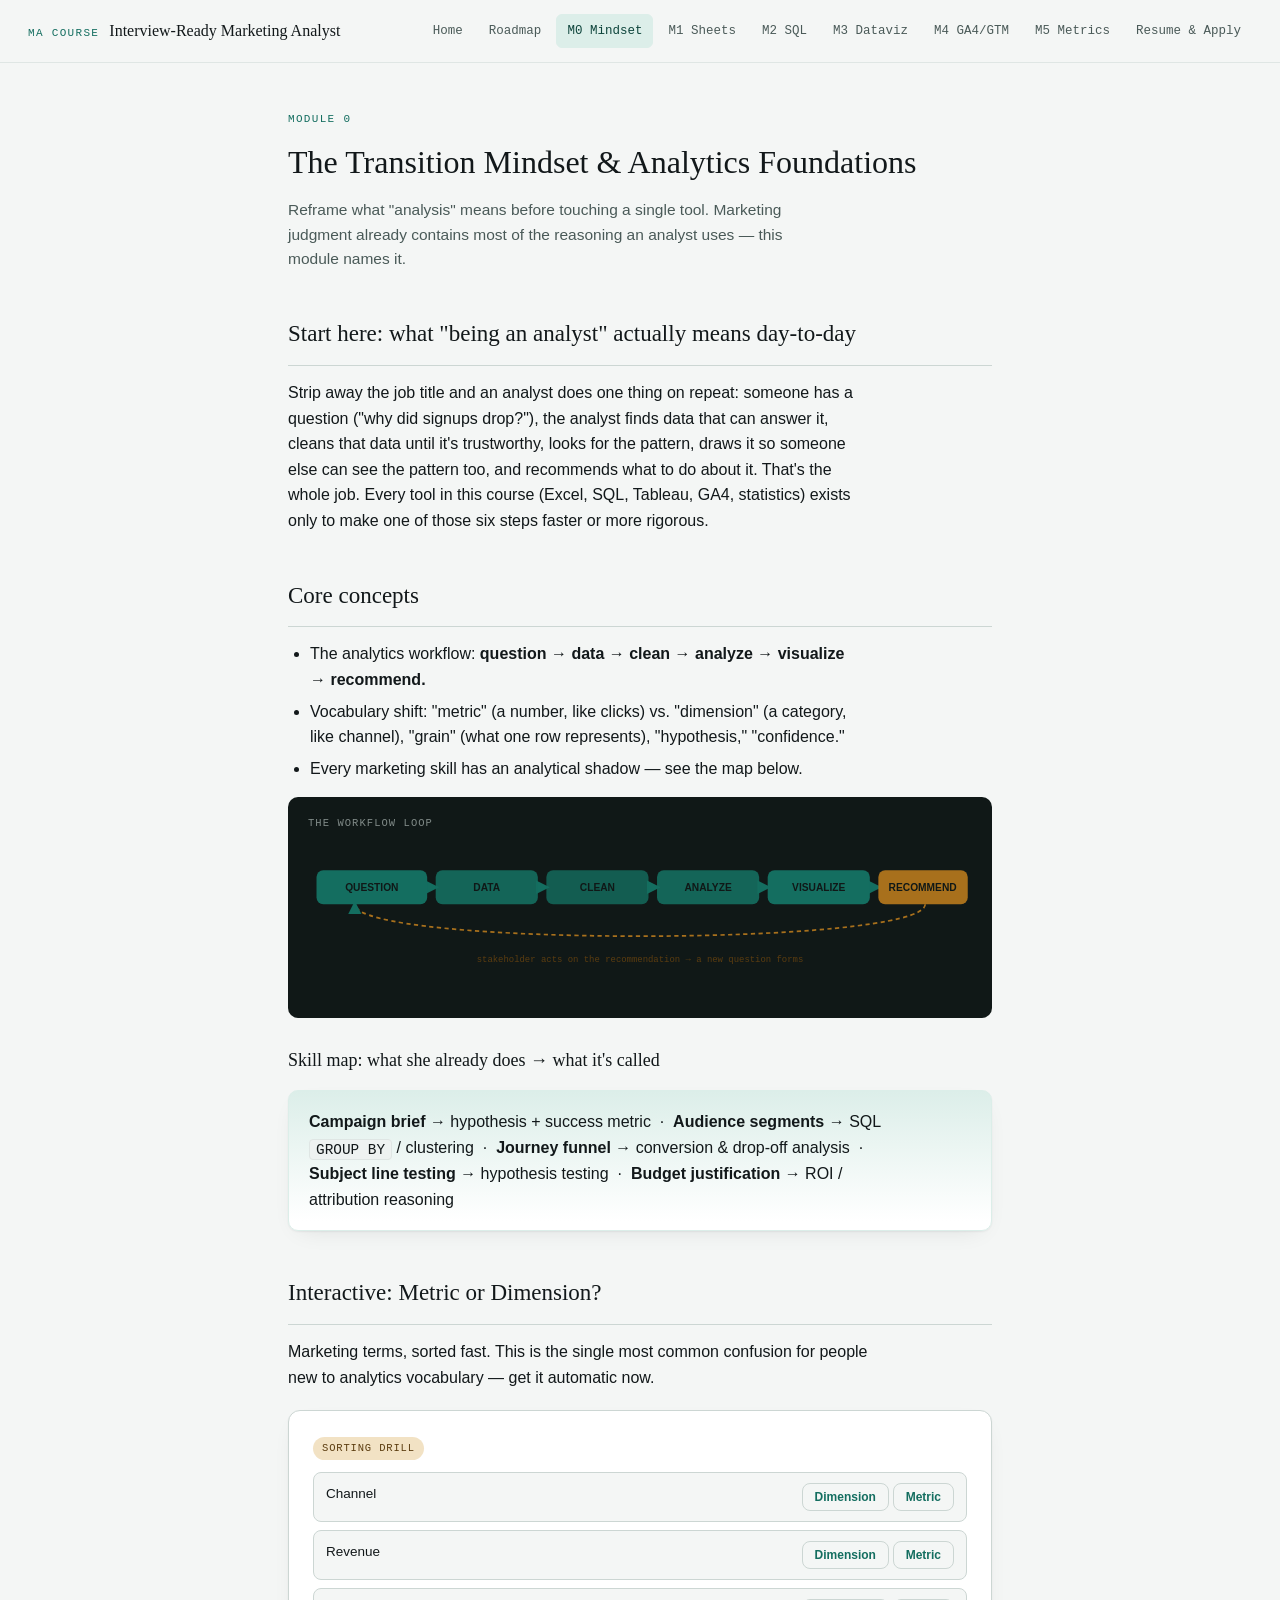
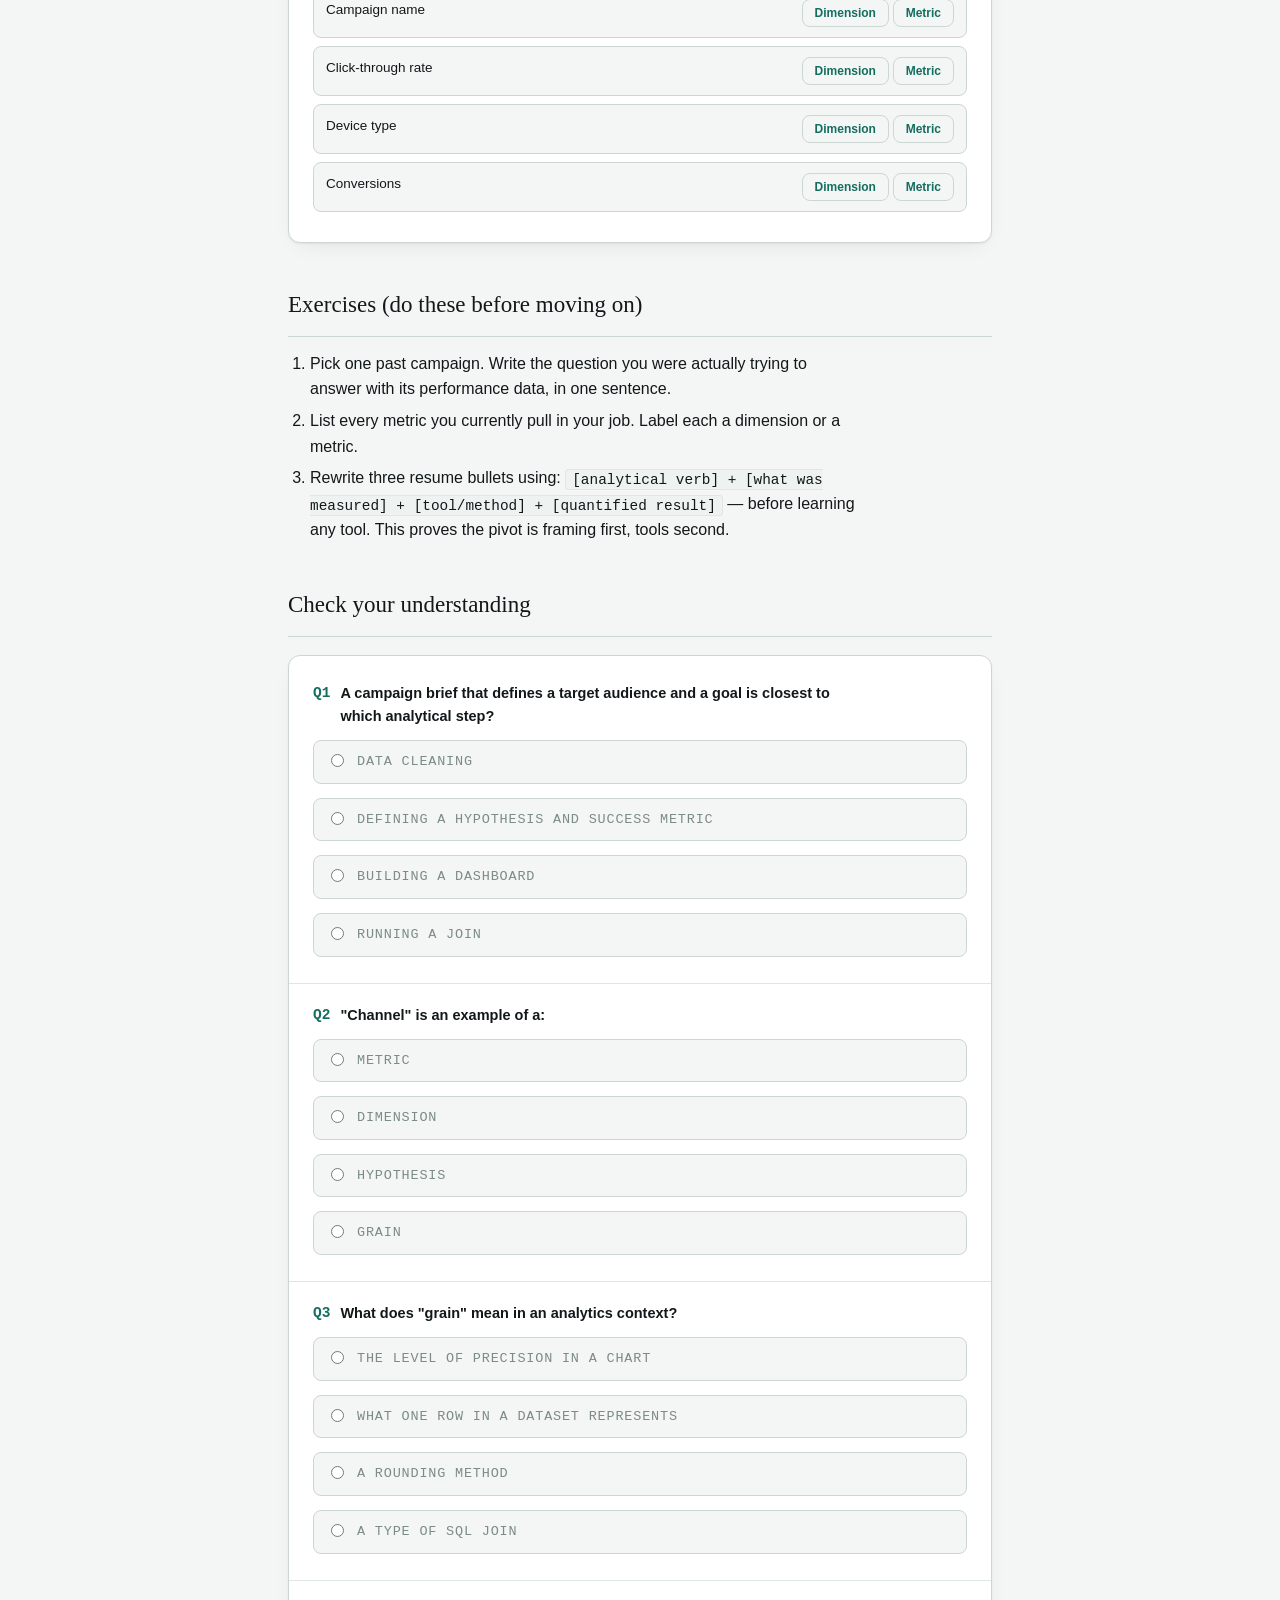
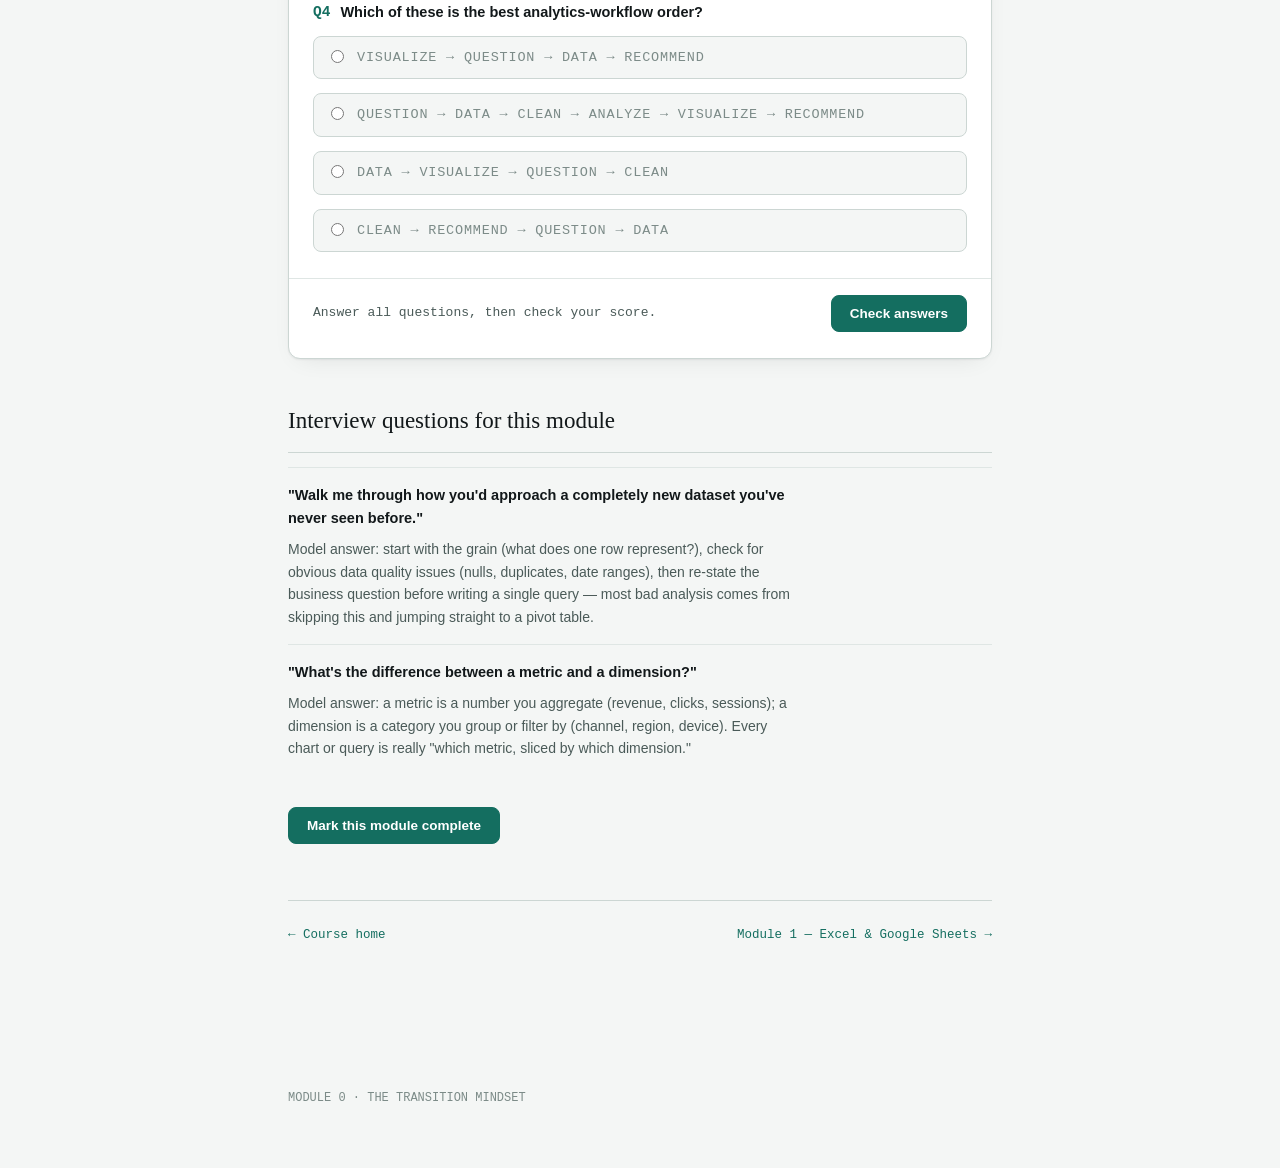
==== module-0.html @ cafff7cc "Initial commit: interactive marketing analyst course" ====
<!doctype html>
<html lang="en">
<head>
<meta charset="utf-8">
<title>Module 0 — The Transition Mindset</title>
<meta name="viewport" content="width=device-width, initial-scale=1">
<link rel="stylesheet" href="assets/styles.css">
</head>
<body>
<div class="topbar" id="topbar-mount" data-current="m0"></div>

<main class="page">
  <div class="lesson-head">
    <p class="lesson-num">Module 0</p>
    <h1>The Transition Mindset &amp; Analytics Foundations</h1>
    <p class="lesson-goal">Reframe what "analysis" means before touching a single tool. Marketing judgment already contains most of the reasoning an analyst uses — this module names it.</p>
  </div>

  <h2>Start here: what "being an analyst" actually means day-to-day</h2>
  <p>Strip away the job title and an analyst does one thing on repeat: someone has a question ("why did signups drop?"), the analyst finds data that can answer it, cleans that data until it's trustworthy, looks for the pattern, draws it so someone else can see the pattern too, and recommends what to do about it. That's the whole job. Every tool in this course (Excel, SQL, Tableau, GA4, statistics) exists only to make one of those six steps faster or more rigorous.</p>

  <h2>Core concepts</h2>
  <ul>
    <li>The analytics workflow: <strong>question → data → clean → analyze → visualize → recommend.</strong></li>
    <li>Vocabulary shift: "metric" (a number, like clicks) vs. "dimension" (a category, like channel), "grain" (what one row represents), "hypothesis," "confidence."</li>
    <li>Every marketing skill has an analytical shadow — see the map below.</li>
  </ul>

  <div class="diagram">
    <p class="diagram-label">the workflow loop</p>
    <svg viewBox="0 0 780 150" width="100%" height="150" role="img" aria-label="Analytics workflow loop: question, data, clean, analyze, visualize, recommend, back to question">
      <defs>
        <marker id="arrow0" markerWidth="8" markerHeight="8" refX="6" refY="4" orient="auto"><path d="M0,0 L8,4 L0,8 Z" fill="var(--teal)"/></marker>
      </defs>
      <!-- connecting arrows -->
      <g stroke="var(--teal)" stroke-width="2" marker-end="url(#arrow0)">
        <line x1="140" y1="40" x2="150" y2="40"/>
        <line x1="270" y1="40" x2="280" y2="40"/>
        <line x1="400" y1="40" x2="410" y2="40"/>
        <line x1="530" y1="40" x2="540" y2="40"/>
        <line x1="660" y1="40" x2="670" y2="40"/>
      </g>
      <!-- return loop -->
      <path d="M 725,60 C 725,110 55,110 55,60" fill="none" stroke="var(--gold)" stroke-width="2" stroke-dasharray="5 4" marker-end="url(#arrow0)"/>
      <text x="390" y="128" text-anchor="middle" font-family="var(--mono)" font-size="10.5" fill="var(--gold-ink,#caa15a)">stakeholder acts on the recommendation → a new question forms</text>
      <!-- boxes -->
      <g font-family="var(--sans)" font-size="12" font-weight="700">
        <g>
          <rect x="10" y="20" width="130" height="40" rx="8" fill="var(--teal)"/>
          <text x="75" y="45" text-anchor="middle" fill="var(--code-bg)">QUESTION</text>
        </g>
        <g>
          <rect x="150" y="20" width="120" height="40" rx="8" fill="var(--teal)" opacity="0.9"/>
          <text x="210" y="45" text-anchor="middle" fill="var(--code-bg)">DATA</text>
        </g>
        <g>
          <rect x="280" y="20" width="120" height="40" rx="8" fill="var(--teal)" opacity="0.8"/>
          <text x="340" y="45" text-anchor="middle" fill="var(--code-bg)">CLEAN</text>
        </g>
        <g>
          <rect x="410" y="20" width="120" height="40" rx="8" fill="var(--teal)" opacity="0.9"/>
          <text x="470" y="45" text-anchor="middle" fill="var(--code-bg)">ANALYZE</text>
        </g>
        <g>
          <rect x="540" y="20" width="120" height="40" rx="8" fill="var(--teal)"/>
          <text x="600" y="45" text-anchor="middle" fill="var(--code-bg)">VISUALIZE</text>
        </g>
        <g>
          <rect x="670" y="20" width="105" height="40" rx="8" fill="var(--gold)"/>
          <text x="722" y="45" text-anchor="middle" fill="var(--code-bg)">RECOMMEND</text>
        </g>
      </g>
    </svg>
  </div>

  <h3>Skill map: what she already does → what it's called</h3>
  <div class="box teal">
    <p style="margin:0"><strong>Campaign brief</strong> → hypothesis + success metric &nbsp;·&nbsp;
    <strong>Audience segments</strong> → SQL <code class="inline">GROUP BY</code> / clustering &nbsp;·&nbsp;
    <strong>Journey funnel</strong> → conversion &amp; drop-off analysis &nbsp;·&nbsp;
    <strong>Subject line testing</strong> → hypothesis testing &nbsp;·&nbsp;
    <strong>Budget justification</strong> → ROI / attribution reasoning</p>
  </div>

  <h2>Interactive: Metric or Dimension?</h2>
  <p>Marketing terms, sorted fast. This is the single most common confusion for people new to analytics vocabulary — get it automatic now.</p>
  <div class="tool-card">
    <span class="ttag">Sorting drill</span>
    <div id="sorter"></div>
    <div class="result-box" id="sorter-result" style="display:none;"></div>
  </div>

  <h2>Exercises (do these before moving on)</h2>
  <ol>
    <li>Pick one past campaign. Write the question you were actually trying to answer with its performance data, in one sentence.</li>
    <li>List every metric you currently pull in your job. Label each a dimension or a metric.</li>
    <li>Rewrite three resume bullets using: <code class="inline">[analytical verb] + [what was measured] + [tool/method] + [quantified result]</code> — before learning any tool. This proves the pivot is framing first, tools second.</li>
  </ol>

  <h2>Check your understanding</h2>
  <div id="quiz-mount"></div>

  <h2>Interview questions for this module</h2>
  <div class="qa">
    <p class="q">"Walk me through how you'd approach a completely new dataset you've never seen before."</p>
    <p class="a">Model answer: start with the grain (what does one row represent?), check for obvious data quality issues (nulls, duplicates, date ranges), then re-state the business question before writing a single query — most bad analysis comes from skipping this and jumping straight to a pivot table.</p>
  </div>
  <div class="qa">
    <p class="q">"What's the difference between a metric and a dimension?"</p>
    <p class="a">Model answer: a metric is a number you aggregate (revenue, clicks, sessions); a dimension is a category you group or filter by (channel, region, device). Every chart or query is really "which metric, sliced by which dimension."</p>
  </div>

  <div style="margin-top:32px;">
    <button id="complete-btn"></button>
  </div>

  <div class="lesson-nav">
    <a href="index.html">← Course home</a>
    <a href="module-1.html">Module 1 — Excel &amp; Google Sheets →</a>
  </div>
</main>

<footer class="site">MODULE 0 · THE TRANSITION MINDSET</footer>

<script src="assets/app.js"></script>
<script>
  const sorterItems = [
    { term: 'Channel', answer: 'dimension' },
    { term: 'Revenue', answer: 'metric' },
    { term: 'Campaign name', answer: 'dimension' },
    { term: 'Click-through rate', answer: 'metric' },
    { term: 'Device type', answer: 'dimension' },
    { term: 'Conversions', answer: 'metric' },
  ];
  function renderSorter() {
    const mount = document.getElementById('sorter');
    mount.innerHTML = sorterItems.map((it, i) => `
      <div class="qopt" style="justify-content:space-between; margin-bottom:8px; cursor:default;">
        <span>${it.term}</span>
        <span>
          <button type="button" class="ghost" data-i="${i}" data-guess="dimension" style="padding:6px 12px; font-size:12px;">Dimension</button>
          <button type="button" class="ghost" data-i="${i}" data-guess="metric" style="padding:6px 12px; font-size:12px;">Metric</button>
        </span>
      </div>`).join('');
    let correctCount = 0;
    const answered = new Array(sorterItems.length).fill(false);
    mount.querySelectorAll('button').forEach(btn => {
      btn.addEventListener('click', () => {
        const i = parseInt(btn.dataset.i, 10);
        if (answered[i]) return;
        answered[i] = true;
        const row = btn.closest('.qopt');
        const correct = btn.dataset.guess === sorterItems[i].answer;
        row.style.borderColor = correct ? 'var(--good)' : 'var(--bad)';
        row.style.background = correct ? 'var(--good-soft)' : 'var(--bad-soft)';
        if (correct) correctCount++;
        if (answered.every(Boolean)) {
          const res = document.getElementById('sorter-result');
          res.style.display = 'block';
          res.className = 'result-box ' + (correctCount === sorterItems.length ? 'good' : '');
          res.textContent = `${correctCount} / ${sorterItems.length} correct.`;
        }
      });
    });
  }
  renderSorter();

  initQuiz('quiz-mount', [
    {
      q: 'A campaign brief that defines a target audience and a goal is closest to which analytical step?',
      options: ['Data cleaning', 'Defining a hypothesis and success metric', 'Building a dashboard', 'Running a JOIN'],
      correct: 1,
      explain: 'A brief already states what you expect to happen and how you\'ll measure it — that\'s a hypothesis and a metric, just not labeled that way yet.'
    },
    {
      q: '"Channel" is an example of a:',
      options: ['Metric', 'Dimension', 'Hypothesis', 'Grain'],
      correct: 1,
      explain: 'Channel is a category you group or filter by — a dimension, not a number you sum or average.'
    },
    {
      q: 'What does "grain" mean in an analytics context?',
      options: ['The level of precision in a chart', 'What one row in a dataset represents', 'A rounding method', 'A type of SQL join'],
      correct: 1,
      explain: 'Grain = what one row means (one order? one customer? one day of spend?). Getting the grain wrong is the most common cause of double-counted or wrong aggregations.'
    },
    {
      q: 'Which of these is the best analytics-workflow order?',
      options: [
        'Visualize → Question → Data → Recommend',
        'Question → Data → Clean → Analyze → Visualize → Recommend',
        'Data → Visualize → Question → Clean',
        'Clean → Recommend → Question → Data'
      ],
      correct: 1,
      explain: 'Always start from the business question — pulling data first and looking for a story afterward is how misleading analysis happens.'
    }
  ]);

  initCompleteButton('m0');
</script>
</body>
</html>
---- assets/styles.css ----
:root{
  --bg:#f4f6f5; --surface:#ffffff; --surface-2:#eef2f1;
  --ink:#12181a; --ink-muted:#4a5a58; --ink-faint:#7c8b88;
  --line:#ccd6d3; --line-soft:#dfe6e4;
  --gold:#a8701c; --gold-soft:#f2e2c4; --gold-ink:#5c3d10;
  --teal:#146e60; --teal-soft:#dceee9; --teal-ink:#0d443b;
  --code-bg:#101817; --code-ink:#dce8e4;
  --good:#1f7a3d; --good-soft:#dcf0e2; --bad:#a3311a; --bad-soft:#f6ded8;
  --shadow: 0 1px 2px rgba(18,24,26,0.06), 0 8px 24px -12px rgba(18,24,26,0.12);
  --serif: Georgia, 'Iowan Old Style', 'Palatino Linotype', 'Book Antiqua', serif;
  --sans: -apple-system, BlinkMacSystemFont, 'Segoe UI', Roboto, Helvetica, Arial, sans-serif;
  --mono: ui-monospace, 'SF Mono', 'Cascadia Code', 'Consolas', 'Liberation Mono', monospace;
}
@media (prefers-color-scheme: dark){
  :root{
    --bg:#0e1414; --surface:#151f1e; --surface-2:#1b2726;
    --ink:#e9efec; --ink-muted:#9db0ac; --ink-faint:#71847f;
    --line:#2b3939; --line-soft:#233130;
    --gold:#f0b545; --gold-soft:#2e2412; --gold-ink:#f6cd7c;
    --teal:#4fc2ac; --teal-soft:#122824; --teal-ink:#7fdcc7;
    --code-bg:#0a1110; --code-ink:#cfe6df;
    --good:#4fd07f; --good-soft:#123321; --bad:#f28a70; --bad-soft:#3a1a13;
    --shadow: 0 1px 2px rgba(0,0,0,0.3), 0 8px 24px -12px rgba(0,0,0,0.5);
  }
}
:root[data-theme="dark"]{
  --bg:#0e1414; --surface:#151f1e; --surface-2:#1b2726;
  --ink:#e9efec; --ink-muted:#9db0ac; --ink-faint:#71847f;
  --line:#2b3939; --line-soft:#233130;
  --gold:#f0b545; --gold-soft:#2e2412; --gold-ink:#f6cd7c;
  --teal:#4fc2ac; --teal-soft:#122824; --teal-ink:#7fdcc7;
  --code-bg:#0a1110; --code-ink:#cfe6df;
  --good:#4fd07f; --good-soft:#123321; --bad:#f28a70; --bad-soft:#3a1a13;
  --shadow: 0 1px 2px rgba(0,0,0,0.3), 0 8px 24px -12px rgba(0,0,0,0.5);
}
:root[data-theme="light"]{
  --bg:#f4f6f5; --surface:#ffffff; --surface-2:#eef2f1;
  --ink:#12181a; --ink-muted:#4a5a58; --ink-faint:#7c8b88;
  --line:#ccd6d3; --line-soft:#dfe6e4;
  --gold:#a8701c; --gold-soft:#f2e2c4; --gold-ink:#5c3d10;
  --teal:#146e60; --teal-soft:#dceee9; --teal-ink:#0d443b;
  --code-bg:#101817; --code-ink:#dce8e4;
  --good:#1f7a3d; --good-soft:#dcf0e2; --bad:#a3311a; --bad-soft:#f6ded8;
  --shadow: 0 1px 2px rgba(18,24,26,0.06), 0 8px 24px -12px rgba(18,24,26,0.12);
}

*{box-sizing:border-box;}
html{background:var(--bg);}
body{
  margin:0; background:var(--bg); color:var(--ink); font-family:var(--sans);
  font-size:16px; line-height:1.6; -webkit-font-smoothing:antialiased;
}
a{color:var(--teal);}
::selection{background:var(--gold-soft); color:var(--gold-ink);}
code{font-family:var(--mono);}
code.inline{
  font-family:var(--mono); font-size:.9em; background:var(--surface-2); padding:1.5px 6px;
  border-radius:4px; border:1px solid var(--line-soft);
}

/* ---------- App shell ---------- */
.topbar{
  position:sticky; top:0; z-index:20; display:flex; align-items:center; justify-content:space-between;
  padding:14px 28px; background:var(--bg); border-bottom:1px solid var(--line-soft);
  backdrop-filter:blur(6px);
}
.topbar-brand{display:flex; align-items:baseline; gap:10px; text-decoration:none; color:var(--ink);}
.topbar-brand .mark{font-family:var(--mono); font-size:11px; letter-spacing:.12em; text-transform:uppercase; color:var(--teal);}
.topbar-brand .name{font-family:var(--serif); font-size:16px;}
.topbar-nav{display:flex; gap:4px; align-items:center; flex-wrap:wrap;}
.topbar-nav a{
  text-decoration:none; color:var(--ink-muted); font-size:12.5px; font-family:var(--mono);
  padding:6px 10px; border-radius:6px; border:1px solid transparent;
}
.topbar-nav a:hover{background:var(--surface-2); color:var(--ink);}
.topbar-nav a.current{color:var(--teal-ink); background:var(--teal-soft); border-color:var(--teal-soft);}
.topbar-nav a.done::after{content:' ✓'; color:var(--good);}

main.page{max-width:760px; margin:0 auto; padding:48px 28px 120px;}

/* ---------- Home dashboard ---------- */
.hero{max-width:640px; margin-bottom:40px;}
.eyebrow{
  font-family:var(--mono); font-size:11.5px; letter-spacing:.14em; text-transform:uppercase;
  color:var(--teal); margin:0 0 14px;
}
h1.doc-title{
  font-family:var(--serif); font-weight:400; font-size:clamp(28px,4vw,40px);
  line-height:1.12; margin:0 0 16px; text-wrap:balance;
}
.doc-sub{color:var(--ink-muted); font-size:16px; max-width:58ch; margin:0;}

.progress-shell{
  border:1px solid var(--line); border-radius:12px; background:var(--surface); padding:20px 24px;
  margin:28px 0 40px; box-shadow:var(--shadow);
}
.progress-row{display:flex; align-items:center; justify-content:space-between; margin-bottom:10px;}
.progress-row b{font-size:14px;}
.progress-row span{font-family:var(--mono); font-size:12.5px; color:var(--ink-muted);}
.progress-track{height:8px; border-radius:100px; background:var(--surface-2); overflow:hidden;}
.progress-fill{height:100%; background:var(--teal); border-radius:100px; transition:width .4s ease;}

.module-grid{display:grid; grid-template-columns:1fr; gap:14px;}
@media (min-width:640px){.module-grid{grid-template-columns:1fr 1fr;}}
.mcard{
  display:block; text-decoration:none; color:inherit; border:1px solid var(--line); border-radius:12px;
  padding:20px 22px; background:var(--surface); box-shadow:var(--shadow); position:relative;
}
.mcard:hover{border-color:var(--teal);}
.mcard .mnum{font-family:var(--mono); font-size:11px; letter-spacing:.08em; text-transform:uppercase; color:var(--ink-faint);}
.mcard h3{font-family:var(--serif); font-weight:400; font-size:18px; margin:6px 0 8px;}
.mcard p{color:var(--ink-muted); font-size:13.5px; margin:0;}
.mcard .status{
  position:absolute; top:18px; right:18px; font-family:var(--mono); font-size:10.5px;
  letter-spacing:.06em; text-transform:uppercase; padding:3px 9px; border-radius:100px;
}
.mcard .status.todo{background:var(--surface-2); color:var(--ink-faint);}
.mcard .status.done{background:var(--good-soft); color:var(--good);}

/* ---------- Lesson chrome ---------- */
.lesson-head{margin-bottom:36px;}
.lesson-num{font-family:var(--mono); font-size:11px; letter-spacing:.12em; text-transform:uppercase; color:var(--teal); margin:0 0 8px;}
.lesson-head h1{font-family:var(--serif); font-weight:400; font-size:32px; margin:0 0 10px; text-wrap:balance;}
.lesson-goal{color:var(--ink-muted); font-size:15.5px; max-width:60ch; margin:0;}

h2{font-family:var(--serif); font-weight:400; font-size:23px; margin:44px 0 14px; border-bottom:1px solid var(--line); padding-bottom:12px;}
h3{font-family:var(--serif); font-weight:400; font-size:18px; margin:28px 0 10px;}
h4{font-size:13px; text-transform:uppercase; letter-spacing:.06em; font-family:var(--mono); color:var(--ink-faint); margin:22px 0 8px;}
p{margin:0 0 14px; max-width:66ch;}
ul,ol{margin:0 0 16px; padding-left:22px;}
li{margin-bottom:6px; max-width:62ch;}

.box{border:1px solid var(--line); border-radius:10px; padding:18px 20px; margin:16px 0; background:var(--surface); box-shadow:var(--shadow);}
.box.teal{border-color:var(--teal-soft); background:linear-gradient(180deg, var(--teal-soft), var(--surface) 130px);}
.box.gold{border-color:var(--gold-soft); background:linear-gradient(180deg, var(--gold-soft), var(--surface) 130px);}

.diagram{background:var(--code-bg); color:var(--code-ink); border-radius:10px; padding:18px 20px; overflow-x:auto; margin:16px 0;}
.diagram pre{margin:0; font-family:var(--mono); font-size:12px; line-height:1.55; white-space:pre;}
.diagram-label{font-family:var(--mono); font-size:10.5px; letter-spacing:.1em; text-transform:uppercase; color:var(--code-ink); opacity:.55; margin:0 0 10px;}

pre.code{background:var(--code-bg); color:var(--code-ink); border-radius:10px; padding:16px 18px; overflow-x:auto; font-family:var(--mono); font-size:13px; line-height:1.6; margin:14px 0; border-left:3px solid var(--teal);}

/* ---------- Quiz ---------- */
.quiz{border:1px solid var(--line); border-radius:12px; background:var(--surface); box-shadow:var(--shadow); padding:6px 0; margin:18px 0;}
.qitem{padding:20px 24px; border-bottom:1px solid var(--line-soft);}
.qitem:last-child{border-bottom:none;}
.qitem .qtext{font-weight:700; font-size:14.5px; margin:0 0 12px; display:flex; gap:10px;}
.qitem .qtext .qn{font-family:var(--mono); color:var(--teal); flex:none;}
.qopts{display:flex; flex-direction:column; gap:8px;}
.qopt{
  display:flex; align-items:flex-start; gap:10px; padding:10px 12px; border:1px solid var(--line);
  border-radius:8px; cursor:pointer; font-size:13.5px; background:var(--bg);
}
.qopt:hover{border-color:var(--teal);}
.qopt input{margin-top:3px;}
.qopt.correct{border-color:var(--good); background:var(--good-soft);}
.qopt.incorrect{border-color:var(--bad); background:var(--bad-soft);}
.qexplain{margin-top:10px; font-size:13px; color:var(--ink-muted); display:none; padding:10px 12px; border-left:3px solid var(--teal); background:var(--surface-2); border-radius:0 8px 8px 0;}
.qexplain.show{display:block;}
.quiz-footer{display:flex; align-items:center; justify-content:space-between; padding:16px 24px 20px;}
.quiz-score{font-family:var(--mono); font-size:13px; color:var(--ink-muted);}

/* ---------- Buttons / inputs ---------- */
button, .btn{
  font-family:var(--sans); font-size:13.5px; font-weight:600; border-radius:8px; border:1px solid var(--teal);
  background:var(--teal); color:#fff; padding:10px 18px; cursor:pointer;
}
button:hover, .btn:hover{filter:brightness(1.08);}
button.ghost{background:transparent; color:var(--teal); border:1px solid var(--line);}
button.ghost:hover{border-color:var(--teal);}
button:disabled{opacity:.5; cursor:not-allowed;}
input[type="text"], input[type="number"], textarea, select{
  font-family:var(--mono); font-size:13.5px; padding:9px 12px; border-radius:7px; border:1px solid var(--line);
  background:var(--surface); color:var(--ink); width:100%;
}
textarea{min-height:88px; resize:vertical;}
label{display:block; font-family:var(--mono); font-size:11px; letter-spacing:.06em; text-transform:uppercase; color:var(--ink-faint); margin:0 0 6px;}
.field{margin-bottom:14px;}
.fieldrow{display:grid; grid-template-columns:1fr 1fr; gap:14px;}
@media (max-width:520px){.fieldrow{grid-template-columns:1fr;}}

/* ---------- Interactive tool card ---------- */
.tool-card{border:1px solid var(--line); border-radius:12px; background:var(--surface); box-shadow:var(--shadow); padding:22px 24px; margin:20px 0;}
.tool-card .ttag{display:inline-block; font-family:var(--mono); font-size:10.5px; letter-spacing:.08em; text-transform:uppercase; color:var(--gold-ink); background:var(--gold-soft); padding:3px 9px; border-radius:100px; margin-bottom:12px;}
.result-box{margin-top:14px; padding:14px 16px; border-radius:8px; background:var(--surface-2); font-size:13.5px; border:1px solid var(--line-soft);}
.result-box.good{background:var(--good-soft); border-color:var(--good); color:var(--good);}
.result-box.bad{background:var(--bad-soft); border-color:var(--bad); color:var(--bad);}

/* ---------- SQL runner ---------- */
.sql-runner{border:1px solid var(--line); border-radius:12px; overflow:hidden; margin:20px 0; box-shadow:var(--shadow);}
.sql-editor-wrap{background:var(--code-bg); padding:16px 18px;}
.sql-editor-wrap textarea{
  background:var(--code-bg); color:var(--code-ink); border:1px solid #24312f; font-family:var(--mono);
  font-size:13.5px; min-height:100px;
}
.sql-actions{display:flex; gap:10px; padding:12px 18px; background:var(--code-bg); border-top:1px solid #24312f;}
.sql-output{padding:16px 18px; background:var(--surface); max-height:280px; overflow:auto;}
table.result-table{width:100%; border-collapse:collapse; font-size:12.5px; font-family:var(--mono);}
table.result-table th{text-align:left; padding:6px 10px; border-bottom:1px solid var(--line); color:var(--ink-faint); position:sticky; top:0; background:var(--surface);}
table.result-table td{padding:6px 10px; border-bottom:1px solid var(--line-soft); font-variant-numeric:tabular-nums;}
.sql-schema{font-family:var(--mono); font-size:12px; color:var(--ink-muted); padding:12px 18px; border-top:1px solid var(--line-soft); background:var(--surface-2);}

.challenge{border-left:3px solid var(--gold); padding:12px 16px; margin:14px 0; background:var(--gold-soft); border-radius:0 8px 8px 0; font-size:13.5px;}
.challenge b{display:block; margin-bottom:4px; font-family:var(--mono); font-size:11px; text-transform:uppercase; letter-spacing:.06em; color:var(--gold-ink);}

/* ---------- QA / interview questions ---------- */
.qa{border-top:1px solid var(--line-soft); padding:16px 0;}
.qa:first-of-type{border-top:1px solid var(--line);}
.q{font-weight:700; font-size:14.5px; margin:0 0 8px;}
.a{color:var(--ink-muted); font-size:14px; margin:0;}

.lesson-nav{display:flex; justify-content:space-between; align-items:center; margin-top:56px; padding-top:24px; border-top:1px solid var(--line);}
.lesson-nav a{text-decoration:none; font-family:var(--mono); font-size:12.5px; color:var(--teal);}

footer.site{max-width:760px; margin:0 auto; padding:24px 28px 60px; color:var(--ink-faint); font-size:12px; font-family:var(--mono);}
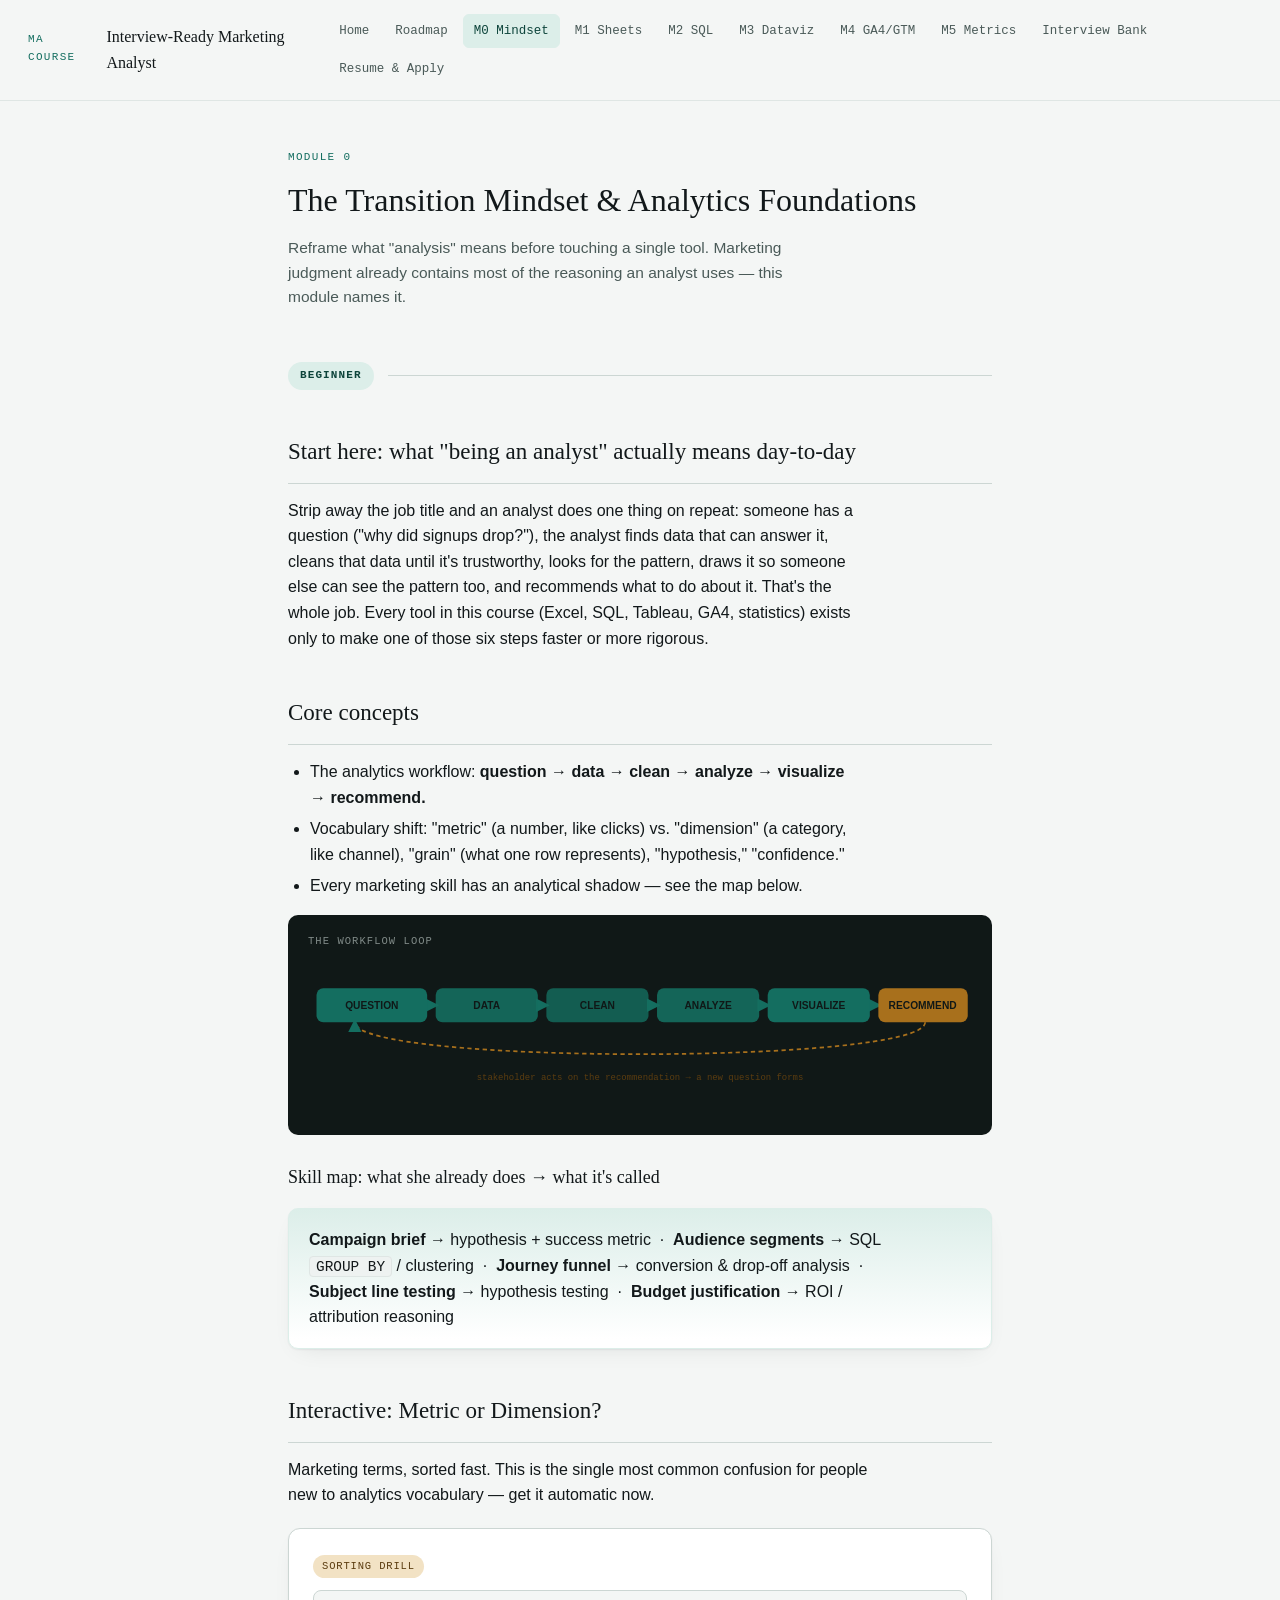
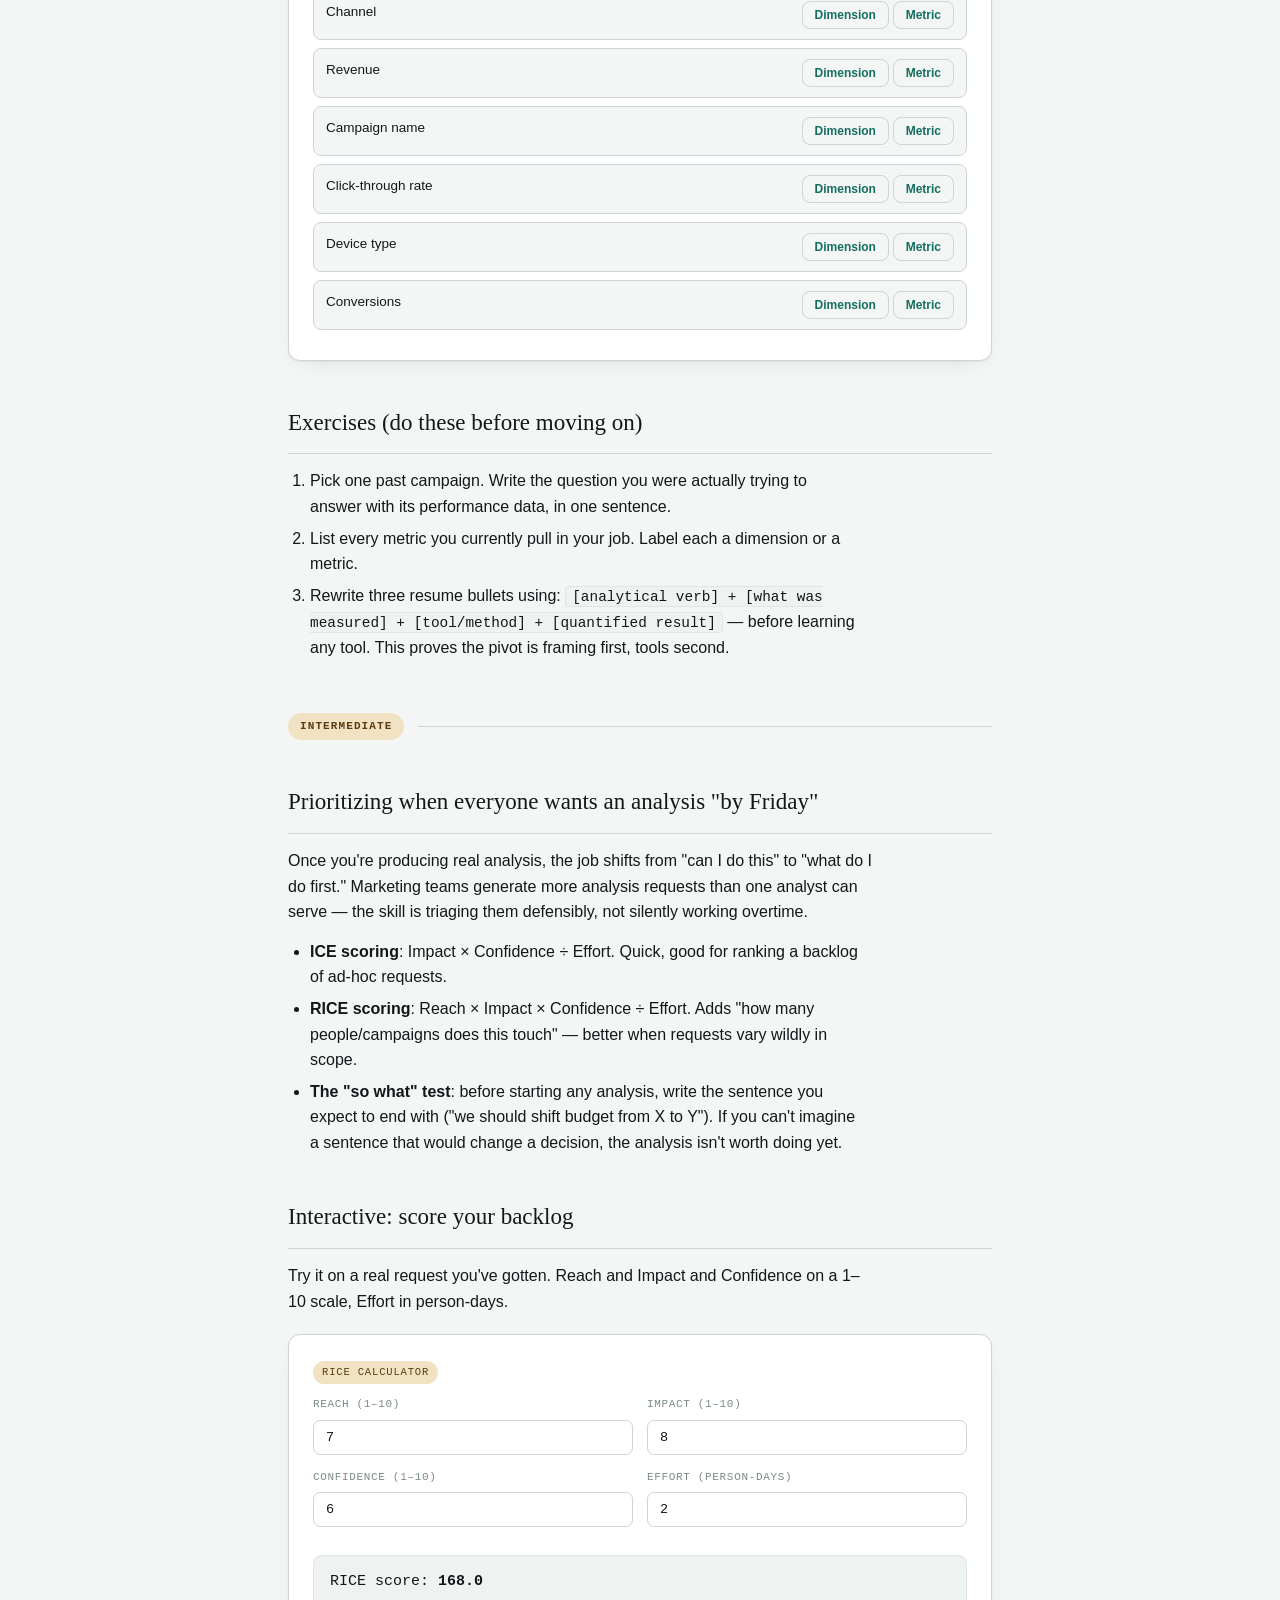
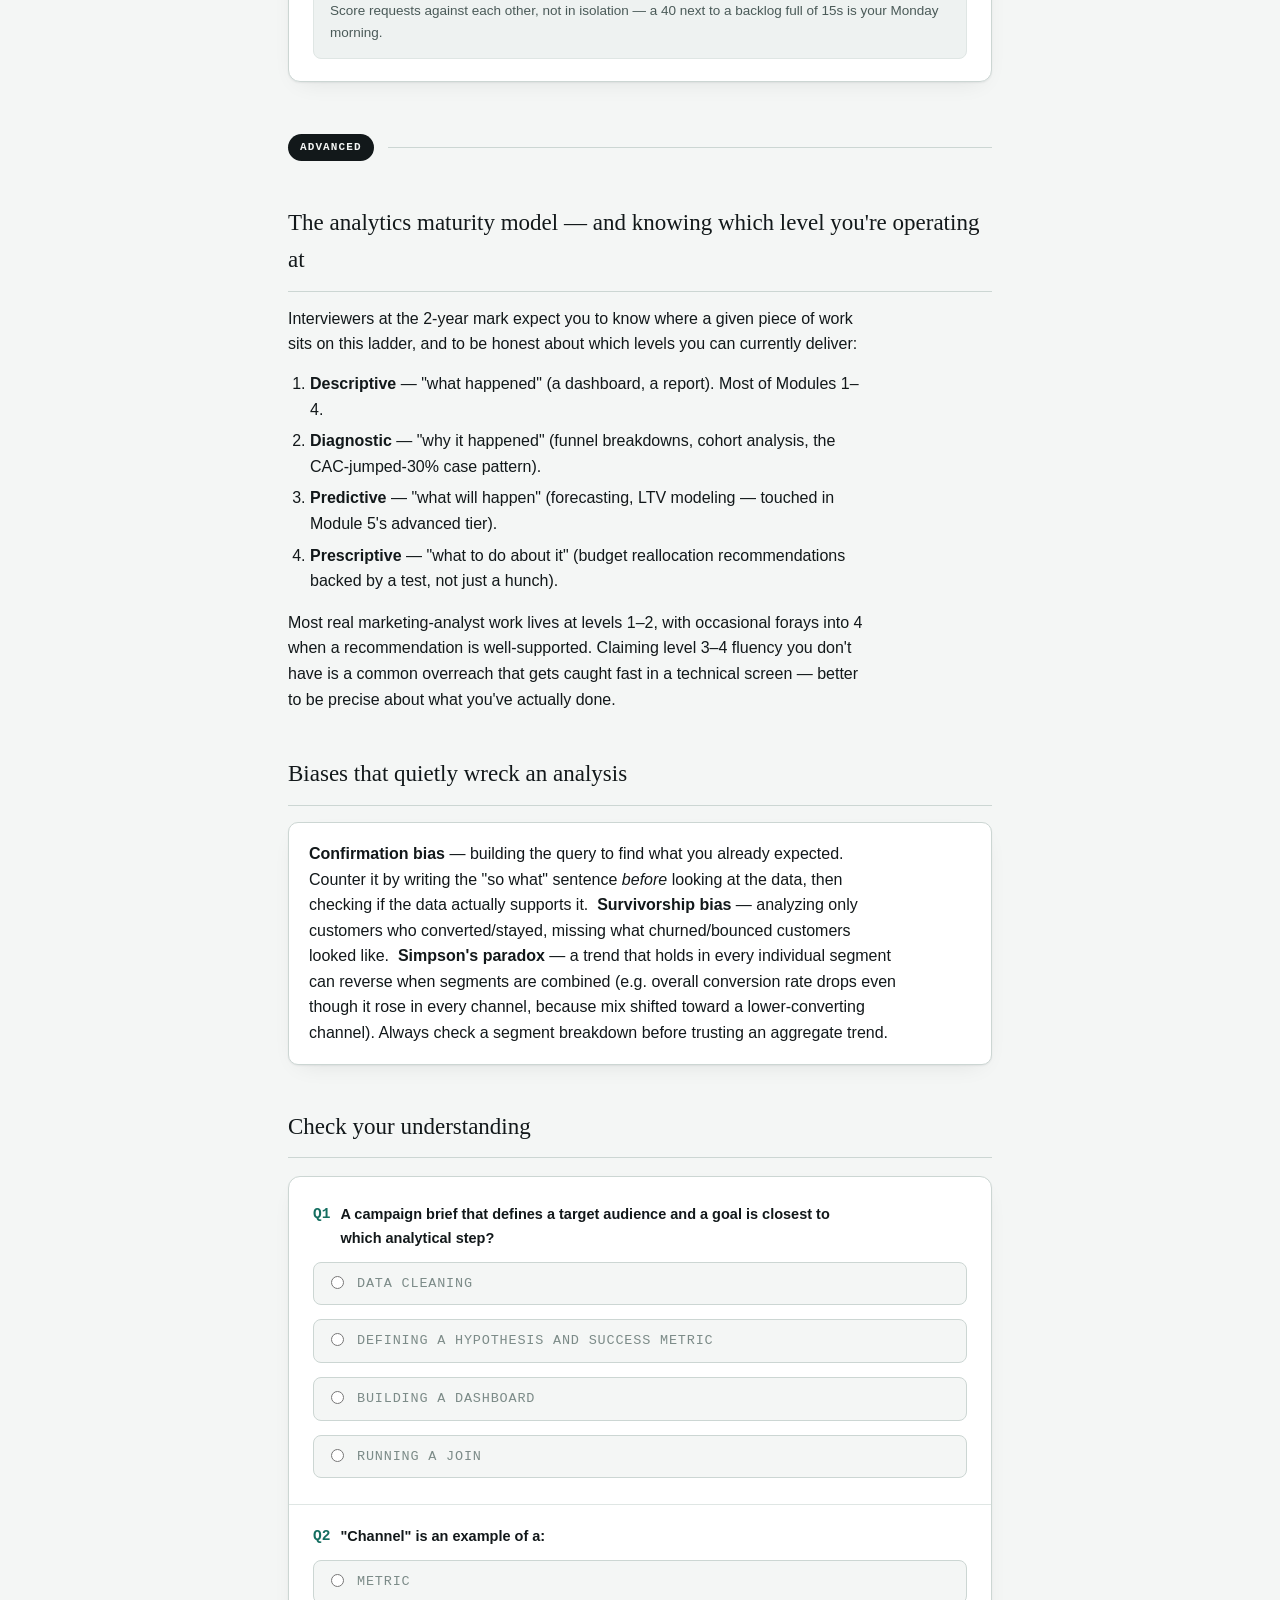
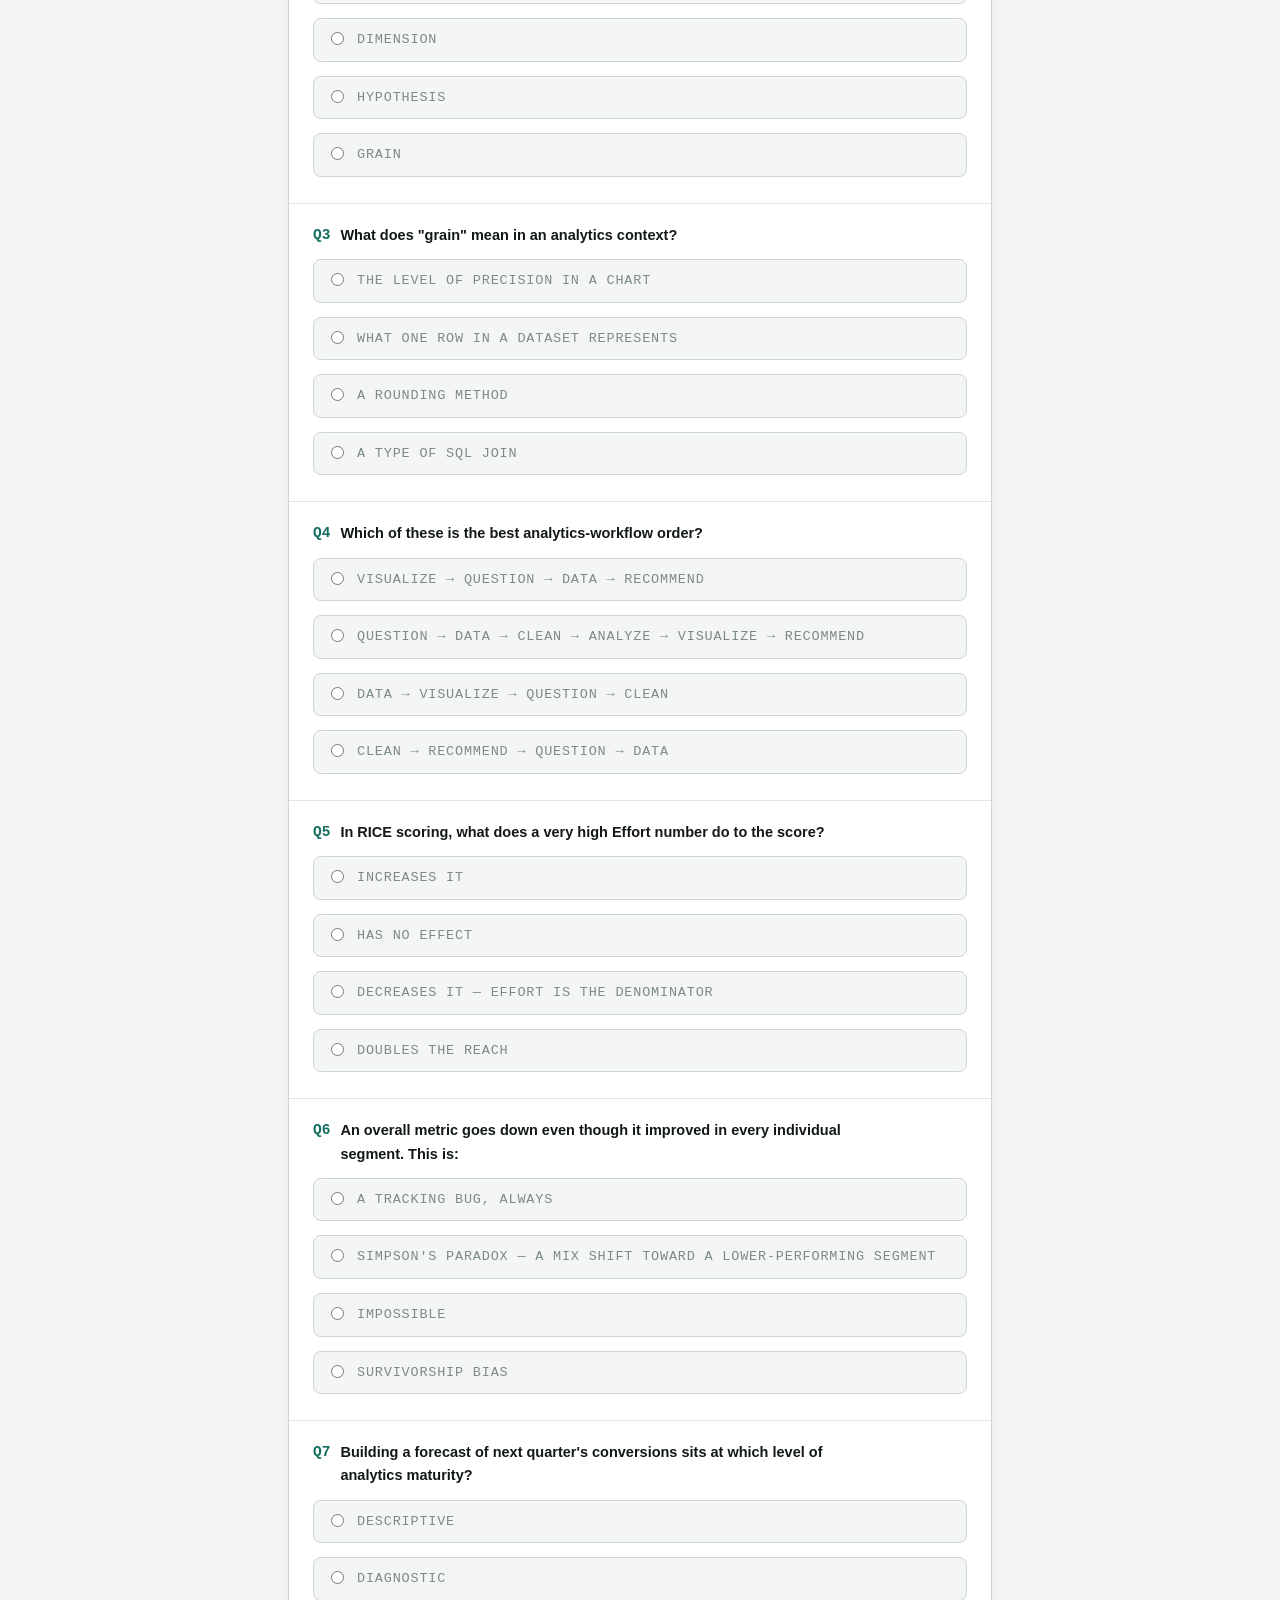
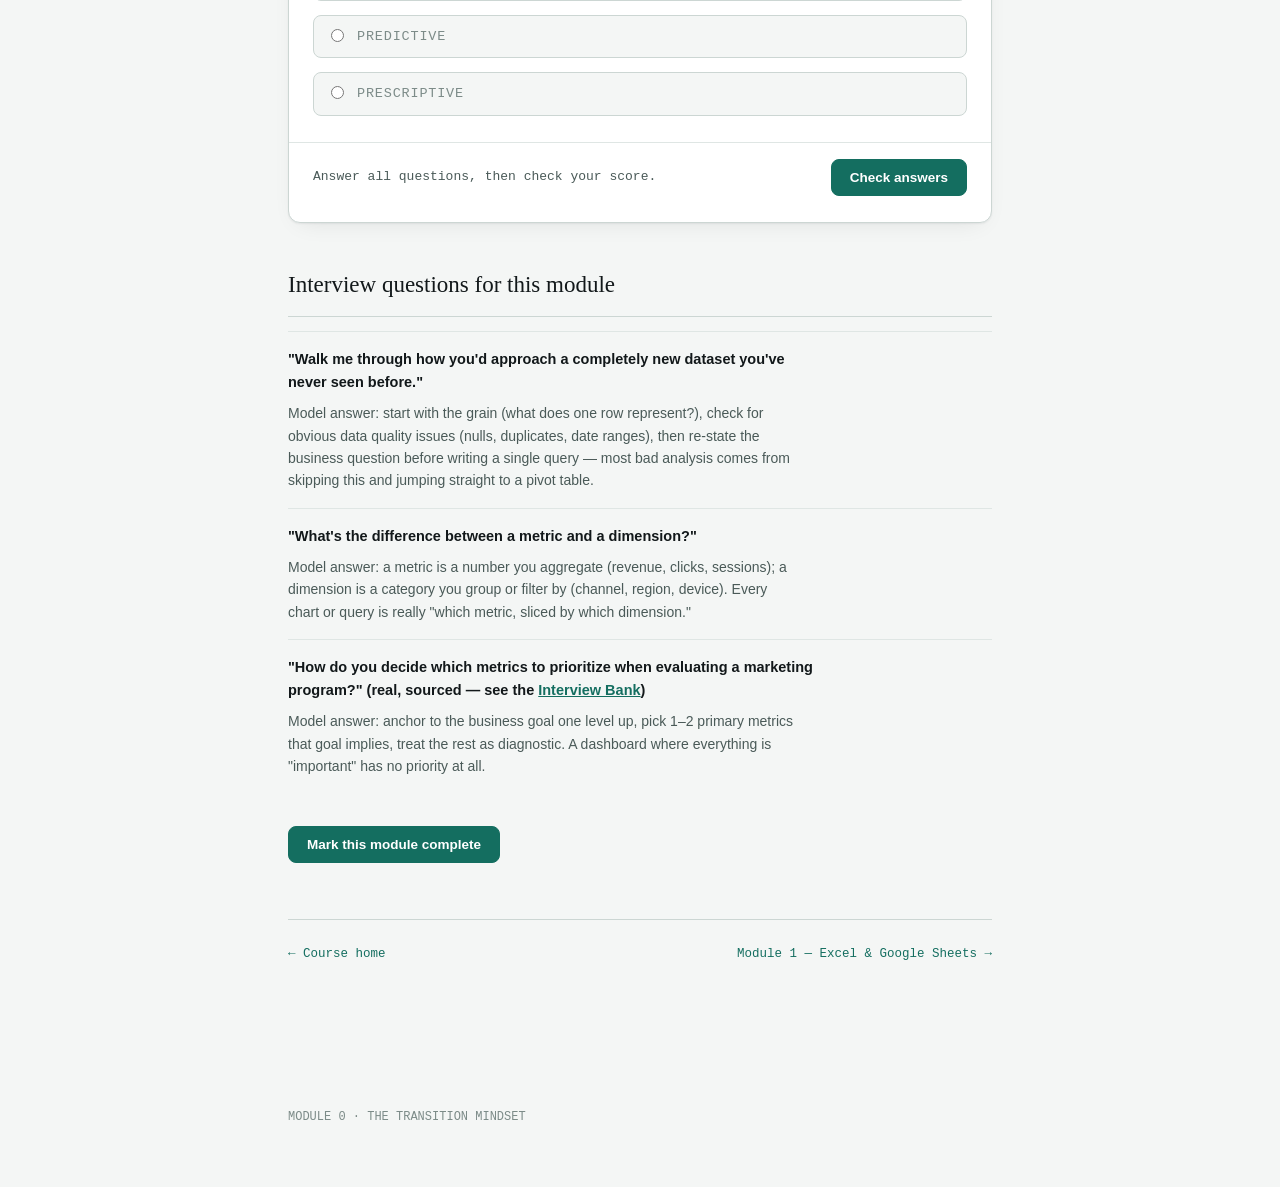
==== commit 55148240: "Add tiered (Beginner/Intermediate/Advanced) depth to all modules, real sourced interview question ba" ====
--- a/module-0.html
+++ b/module-0.html
@@ -15,6 +15,8 @@
     <h1>The Transition Mindset &amp; Analytics Foundations</h1>
     <p class="lesson-goal">Reframe what "analysis" means before touching a single tool. Marketing judgment already contains most of the reasoning an analyst uses — this module names it.</p>
   </div>
+
+  <div class="tier-divider"><span class="tier-badge beginner">Beginner</span><span class="tline"></span></div>
 
   <h2>Start here: what "being an analyst" actually means day-to-day</h2>
   <p>Strip away the job title and an analyst does one thing on repeat: someone has a question ("why did signups drop?"), the analyst finds data that can answer it, cleans that data until it's trustworthy, looks for the pattern, draws it so someone else can see the pattern too, and recommends what to do about it. That's the whole job. Every tool in this course (Excel, SQL, Tableau, GA4, statistics) exists only to make one of those six steps faster or more rigorous.</p>
@@ -97,6 +99,48 @@
     <li>Rewrite three resume bullets using: <code class="inline">[analytical verb] + [what was measured] + [tool/method] + [quantified result]</code> — before learning any tool. This proves the pivot is framing first, tools second.</li>
   </ol>
 
+  <div class="tier-divider"><span class="tier-badge intermediate">Intermediate</span><span class="tline"></span></div>
+
+  <h2>Prioritizing when everyone wants an analysis "by Friday"</h2>
+  <p>Once you're producing real analysis, the job shifts from "can I do this" to "what do I do first." Marketing teams generate more analysis requests than one analyst can serve — the skill is triaging them defensibly, not silently working overtime.</p>
+  <ul>
+    <li><strong>ICE scoring</strong>: Impact × Confidence ÷ Effort. Quick, good for ranking a backlog of ad-hoc requests.</li>
+    <li><strong>RICE scoring</strong>: Reach × Impact × Confidence ÷ Effort. Adds "how many people/campaigns does this touch" — better when requests vary wildly in scope.</li>
+    <li><strong>The "so what" test</strong>: before starting any analysis, write the sentence you expect to end with ("we should shift budget from X to Y"). If you can't imagine a sentence that would change a decision, the analysis isn't worth doing yet.</li>
+  </ul>
+
+  <h2>Interactive: score your backlog</h2>
+  <p>Try it on a real request you've gotten. Reach and Impact and Confidence on a 1–10 scale, Effort in person-days.</p>
+  <div class="tool-card">
+    <span class="ttag">RICE calculator</span>
+    <div class="fieldrow">
+      <div class="field"><label for="rice-reach">Reach (1–10)</label><input type="number" id="rice-reach" min="1" max="10" value="7"></div>
+      <div class="field"><label for="rice-impact">Impact (1–10)</label><input type="number" id="rice-impact" min="1" max="10" value="8"></div>
+    </div>
+    <div class="fieldrow">
+      <div class="field"><label for="rice-conf">Confidence (1–10)</label><input type="number" id="rice-conf" min="1" max="10" value="6"></div>
+      <div class="field"><label for="rice-effort">Effort (person-days)</label><input type="number" id="rice-effort" min="0.5" step="0.5" value="2"></div>
+    </div>
+    <div class="result-box" id="rice-result" style="display:block;"></div>
+  </div>
+
+  <div class="tier-divider"><span class="tier-badge advanced">Advanced</span><span class="tline"></span></div>
+
+  <h2>The analytics maturity model — and knowing which level you're operating at</h2>
+  <p>Interviewers at the 2-year mark expect you to know where a given piece of work sits on this ladder, and to be honest about which levels you can currently deliver:</p>
+  <ol>
+    <li><strong>Descriptive</strong> — "what happened" (a dashboard, a report). Most of Modules 1–4.</li>
+    <li><strong>Diagnostic</strong> — "why it happened" (funnel breakdowns, cohort analysis, the CAC-jumped-30% case pattern).</li>
+    <li><strong>Predictive</strong> — "what will happen" (forecasting, LTV modeling — touched in Module 5's advanced tier).</li>
+    <li><strong>Prescriptive</strong> — "what to do about it" (budget reallocation recommendations backed by a test, not just a hunch).</li>
+  </ol>
+  <p>Most real marketing-analyst work lives at levels 1–2, with occasional forays into 4 when a recommendation is well-supported. Claiming level 3–4 fluency you don't have is a common overreach that gets caught fast in a technical screen — better to be precise about what you've actually done.</p>
+
+  <h2>Biases that quietly wreck an analysis</h2>
+  <div class="box">
+    <p style="margin:0"><strong>Confirmation bias</strong> — building the query to find what you already expected. Counter it by writing the "so what" sentence <em>before</em> looking at the data, then checking if the data actually supports it. &nbsp;<strong>Survivorship bias</strong> — analyzing only customers who converted/stayed, missing what churned/bounced customers looked like. &nbsp;<strong>Simpson's paradox</strong> — a trend that holds in every individual segment can reverse when segments are combined (e.g. overall conversion rate drops even though it rose in every channel, because mix shifted toward a lower-converting channel). Always check a segment breakdown before trusting an aggregate trend.</p>
+  </div>
+
   <h2>Check your understanding</h2>
   <div id="quiz-mount"></div>
 
@@ -108,6 +152,10 @@
   <div class="qa">
     <p class="q">"What's the difference between a metric and a dimension?"</p>
     <p class="a">Model answer: a metric is a number you aggregate (revenue, clicks, sessions); a dimension is a category you group or filter by (channel, region, device). Every chart or query is really "which metric, sliced by which dimension."</p>
+  </div>
+  <div class="qa">
+    <p class="q">"How do you decide which metrics to prioritize when evaluating a marketing program?" (real, sourced — see the <a href="interview-bank.html">Interview Bank</a>)</p>
+    <p class="a">Model answer: anchor to the business goal one level up, pick 1–2 primary metrics that goal implies, treat the rest as diagnostic. A dashboard where everything is "important" has no priority at all.</p>
   </div>
 
   <div style="margin-top:32px;">
@@ -165,6 +213,18 @@
   }
   renderSorter();
 
+  function updateRice() {
+    const reach = parseFloat(document.getElementById('rice-reach').value) || 0;
+    const impact = parseFloat(document.getElementById('rice-impact').value) || 0;
+    const conf = parseFloat(document.getElementById('rice-conf').value) || 0;
+    const effort = parseFloat(document.getElementById('rice-effort').value) || 1;
+    const score = (reach * impact * conf) / effort;
+    const res = document.getElementById('rice-result');
+    res.innerHTML = `<div style="font-family:var(--mono); font-size:15px;">RICE score: <b>${score.toFixed(1)}</b></div><div style="margin-top:6px; color:var(--ink-muted);">Score requests against each other, not in isolation — a 40 next to a backlog full of 15s is your Monday morning.</div>`;
+  }
+  ['rice-reach','rice-impact','rice-conf','rice-effort'].forEach(id => document.getElementById(id).addEventListener('input', updateRice));
+  updateRice();
+
   initQuiz('quiz-mount', [
     {
       q: 'A campaign brief that defines a target audience and a goal is closest to which analytical step?',
@@ -194,6 +254,24 @@
       ],
       correct: 1,
       explain: 'Always start from the business question — pulling data first and looking for a story afterward is how misleading analysis happens.'
+    },
+    {
+      q: 'In RICE scoring, what does a very high Effort number do to the score?',
+      options: ['Increases it', 'Has no effect', 'Decreases it — Effort is the denominator', 'Doubles the Reach'],
+      correct: 2,
+      explain: 'RICE = Reach × Impact × Confidence ÷ Effort. Effort divides the score, so a high-effort request needs proportionally higher Reach/Impact/Confidence to rank well.'
+    },
+    {
+      q: 'An overall metric goes down even though it improved in every individual segment. This is:',
+      options: ['A tracking bug, always', 'Simpson\'s paradox — a mix shift toward a lower-performing segment', 'Impossible', 'Survivorship bias'],
+      correct: 1,
+      explain: 'Simpson\'s paradox: the aggregate can move opposite to every underlying segment when the segment mix shifts. Always check the breakdown before trusting the headline number.'
+    },
+    {
+      q: 'Building a forecast of next quarter\'s conversions sits at which level of analytics maturity?',
+      options: ['Descriptive', 'Diagnostic', 'Predictive', 'Prescriptive'],
+      correct: 2,
+      explain: 'Forecasting "what will happen" is predictive analytics — one level up from diagnosing why something already happened.'
     }
   ]);
 
--- a/assets/styles.css
+++ b/assets/styles.css
@@ -209,6 +209,35 @@
 .q{font-weight:700; font-size:14.5px; margin:0 0 8px;}
 .a{color:var(--ink-muted); font-size:14px; margin:0;}
 
+/* ---------- Tier badges & filter bar ---------- */
+.tier-divider{display:flex; align-items:center; gap:14px; margin:52px 0 22px;}
+.tier-divider .tline{flex:1; height:1px; background:var(--line);}
+.tier-badge{
+  font-family:var(--mono); font-size:11px; letter-spacing:.1em; text-transform:uppercase;
+  padding:5px 12px; border-radius:100px; font-weight:700; flex:none;
+}
+.tier-badge.beginner{background:var(--teal-soft); color:var(--teal-ink);}
+.tier-badge.intermediate{background:var(--gold-soft); color:var(--gold-ink);}
+.tier-badge.advanced{background:var(--ink); color:var(--bg);}
+
+.filter-bar{display:flex; gap:8px; flex-wrap:wrap; margin:16px 0 24px;}
+.filter-btn{
+  font-family:var(--mono); font-size:11.5px; letter-spacing:.03em; padding:7px 14px; border-radius:100px;
+  border:1px solid var(--line); background:var(--surface); color:var(--ink-muted); cursor:pointer;
+}
+.filter-btn:hover{border-color:var(--teal);}
+.filter-btn.active{background:var(--teal); border-color:var(--teal); color:#fff;}
+
+.source-tag{
+  display:inline-block; font-family:var(--mono); font-size:10px; letter-spacing:.04em; color:var(--ink-faint);
+  border:1px solid var(--line-soft); border-radius:100px; padding:2px 9px; margin-left:8px; vertical-align:middle;
+}
+.fact-callout{
+  border-left:3px solid var(--gold); background:var(--gold-soft); border-radius:0 10px 10px 0;
+  padding:14px 18px; margin:16px 0; font-size:13.5px;
+}
+.fact-callout b{display:block; font-family:var(--mono); font-size:10.5px; text-transform:uppercase; letter-spacing:.06em; color:var(--gold-ink); margin-bottom:6px;}
+
 .lesson-nav{display:flex; justify-content:space-between; align-items:center; margin-top:56px; padding-top:24px; border-top:1px solid var(--line);}
 .lesson-nav a{text-decoration:none; font-family:var(--mono); font-size:12.5px; color:var(--teal);}
 
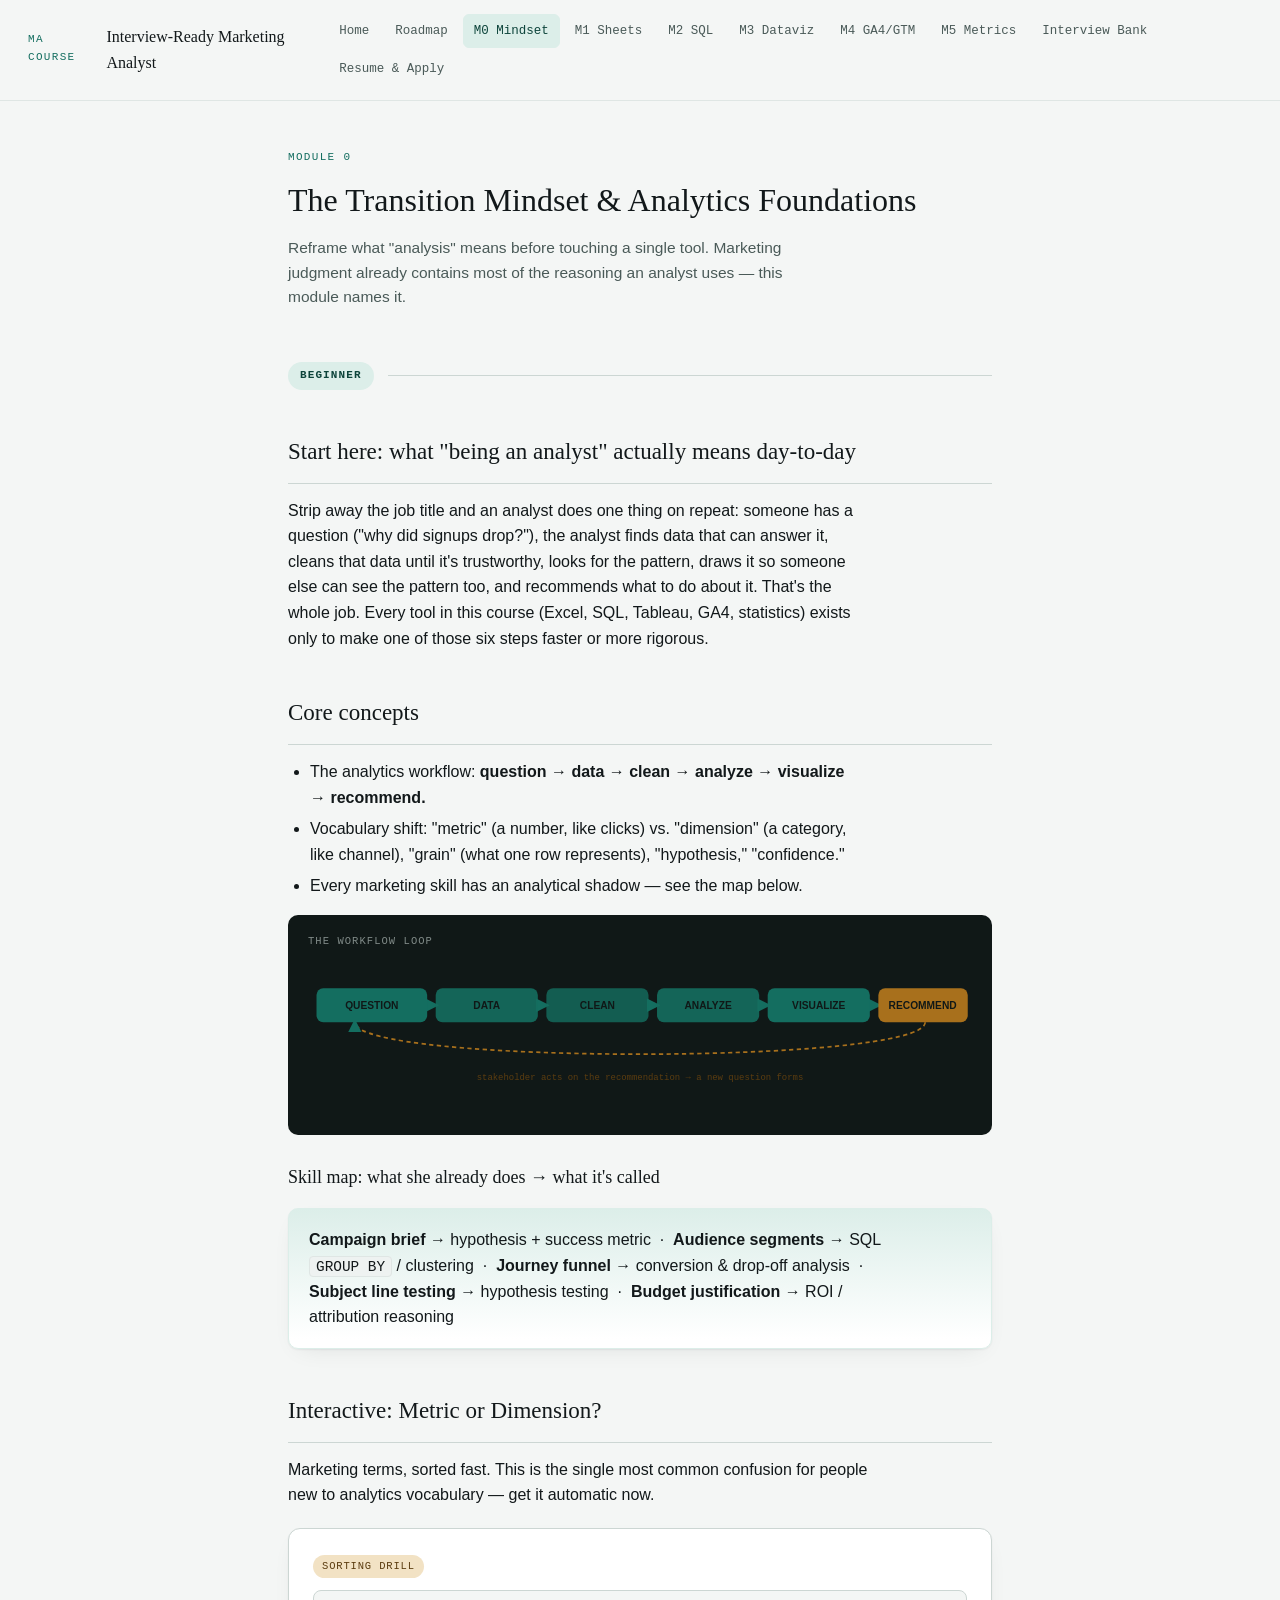
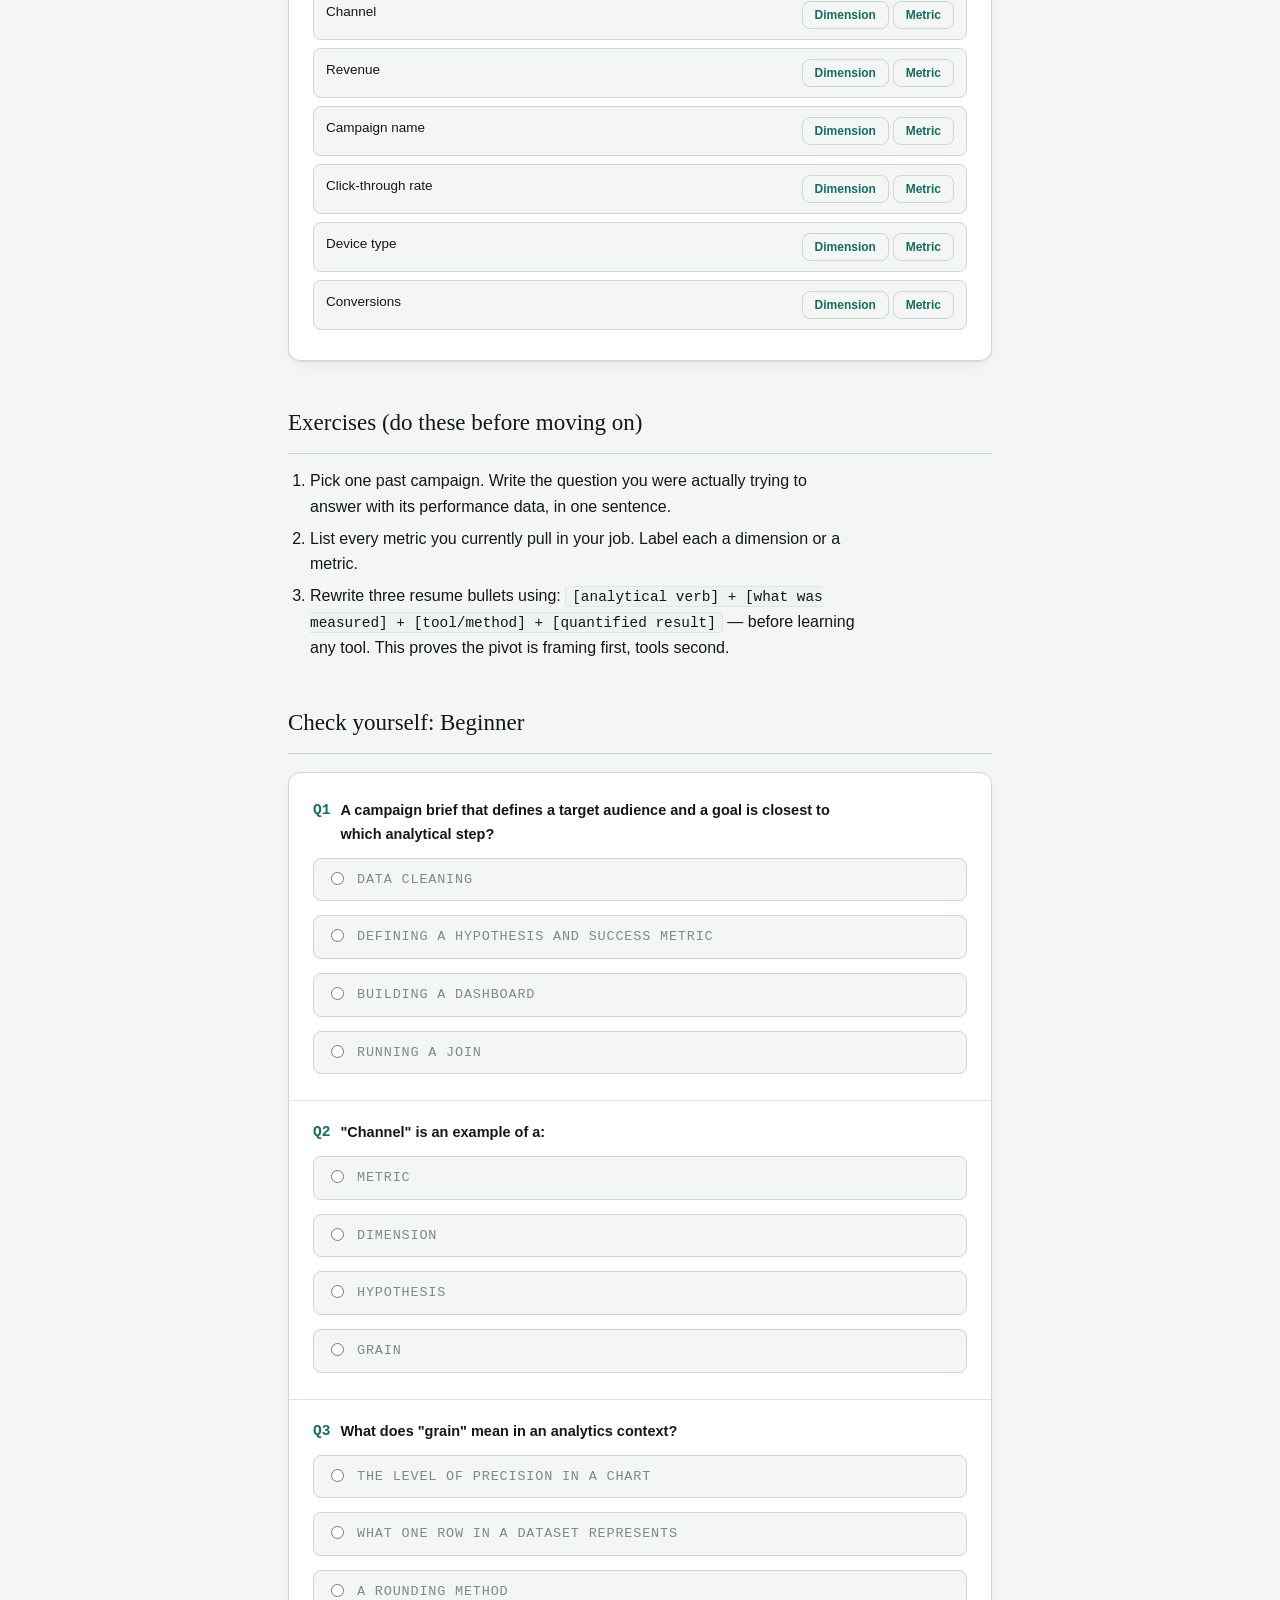
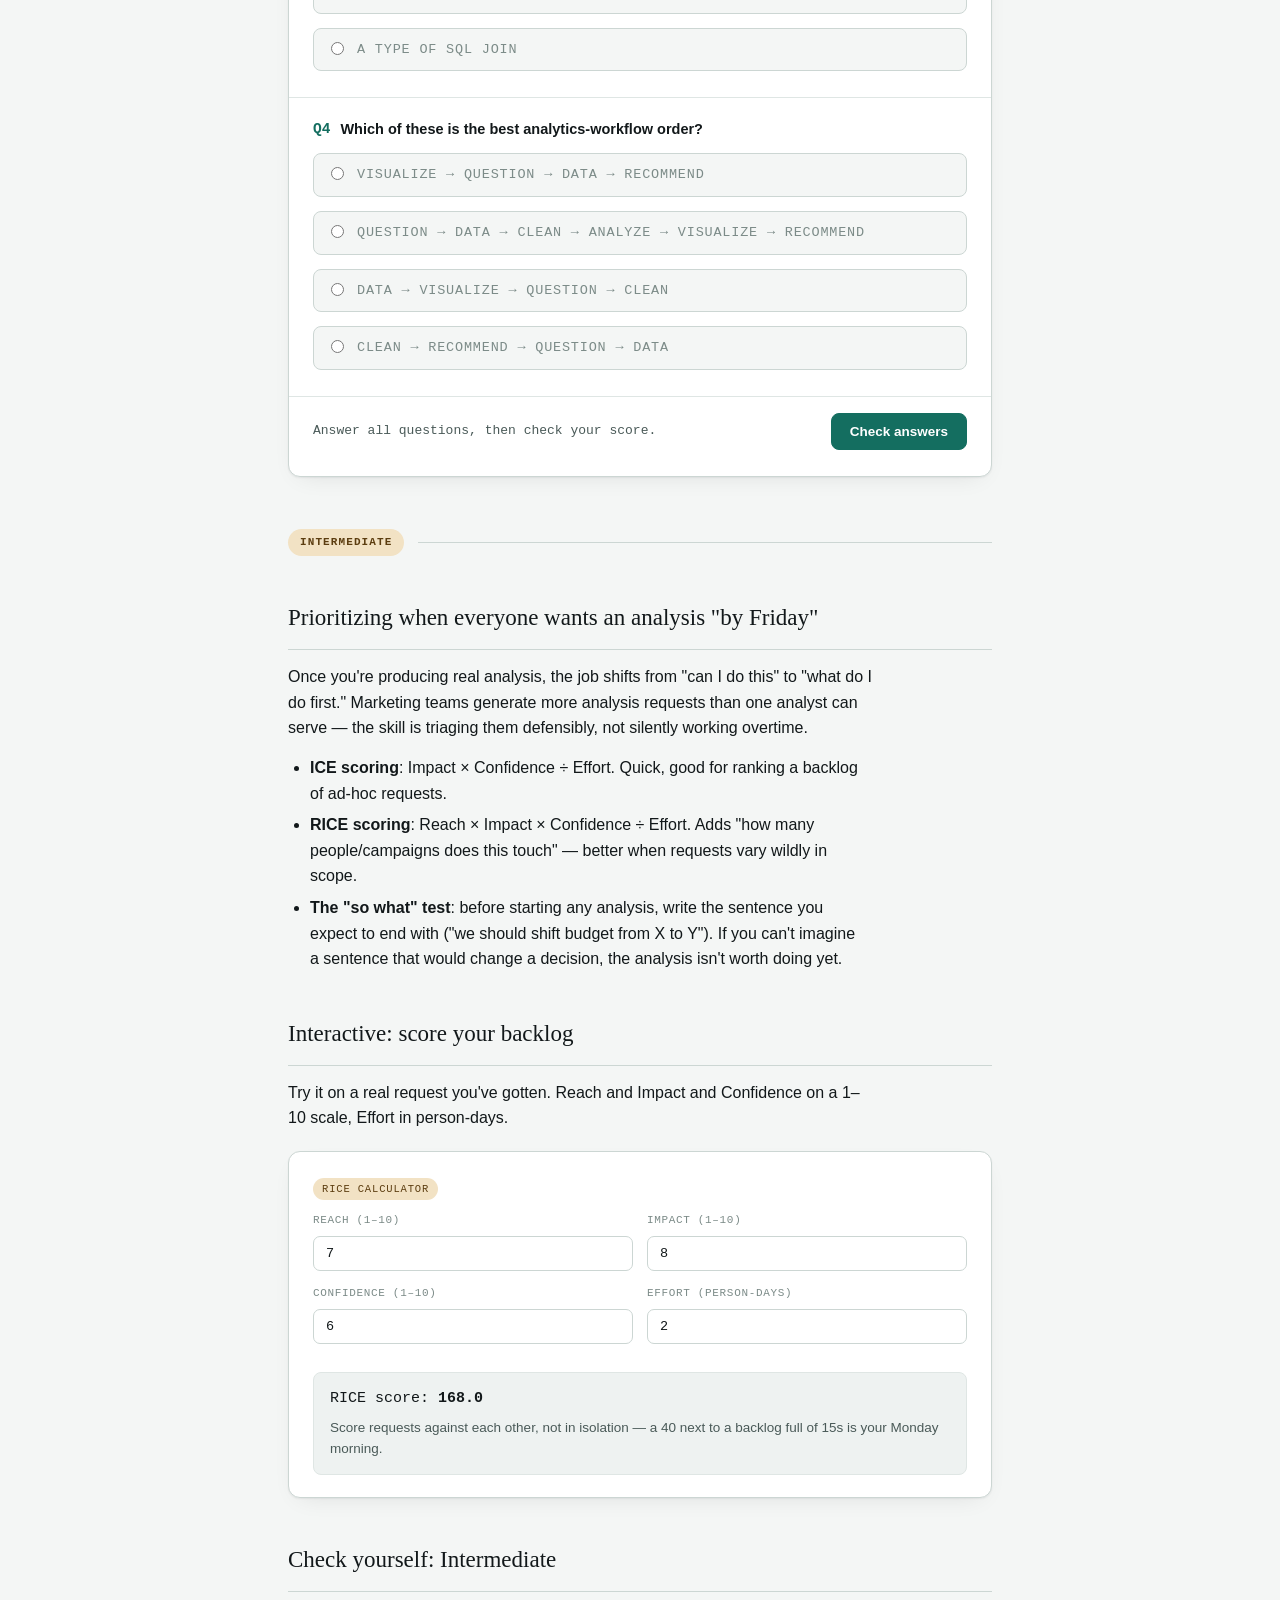
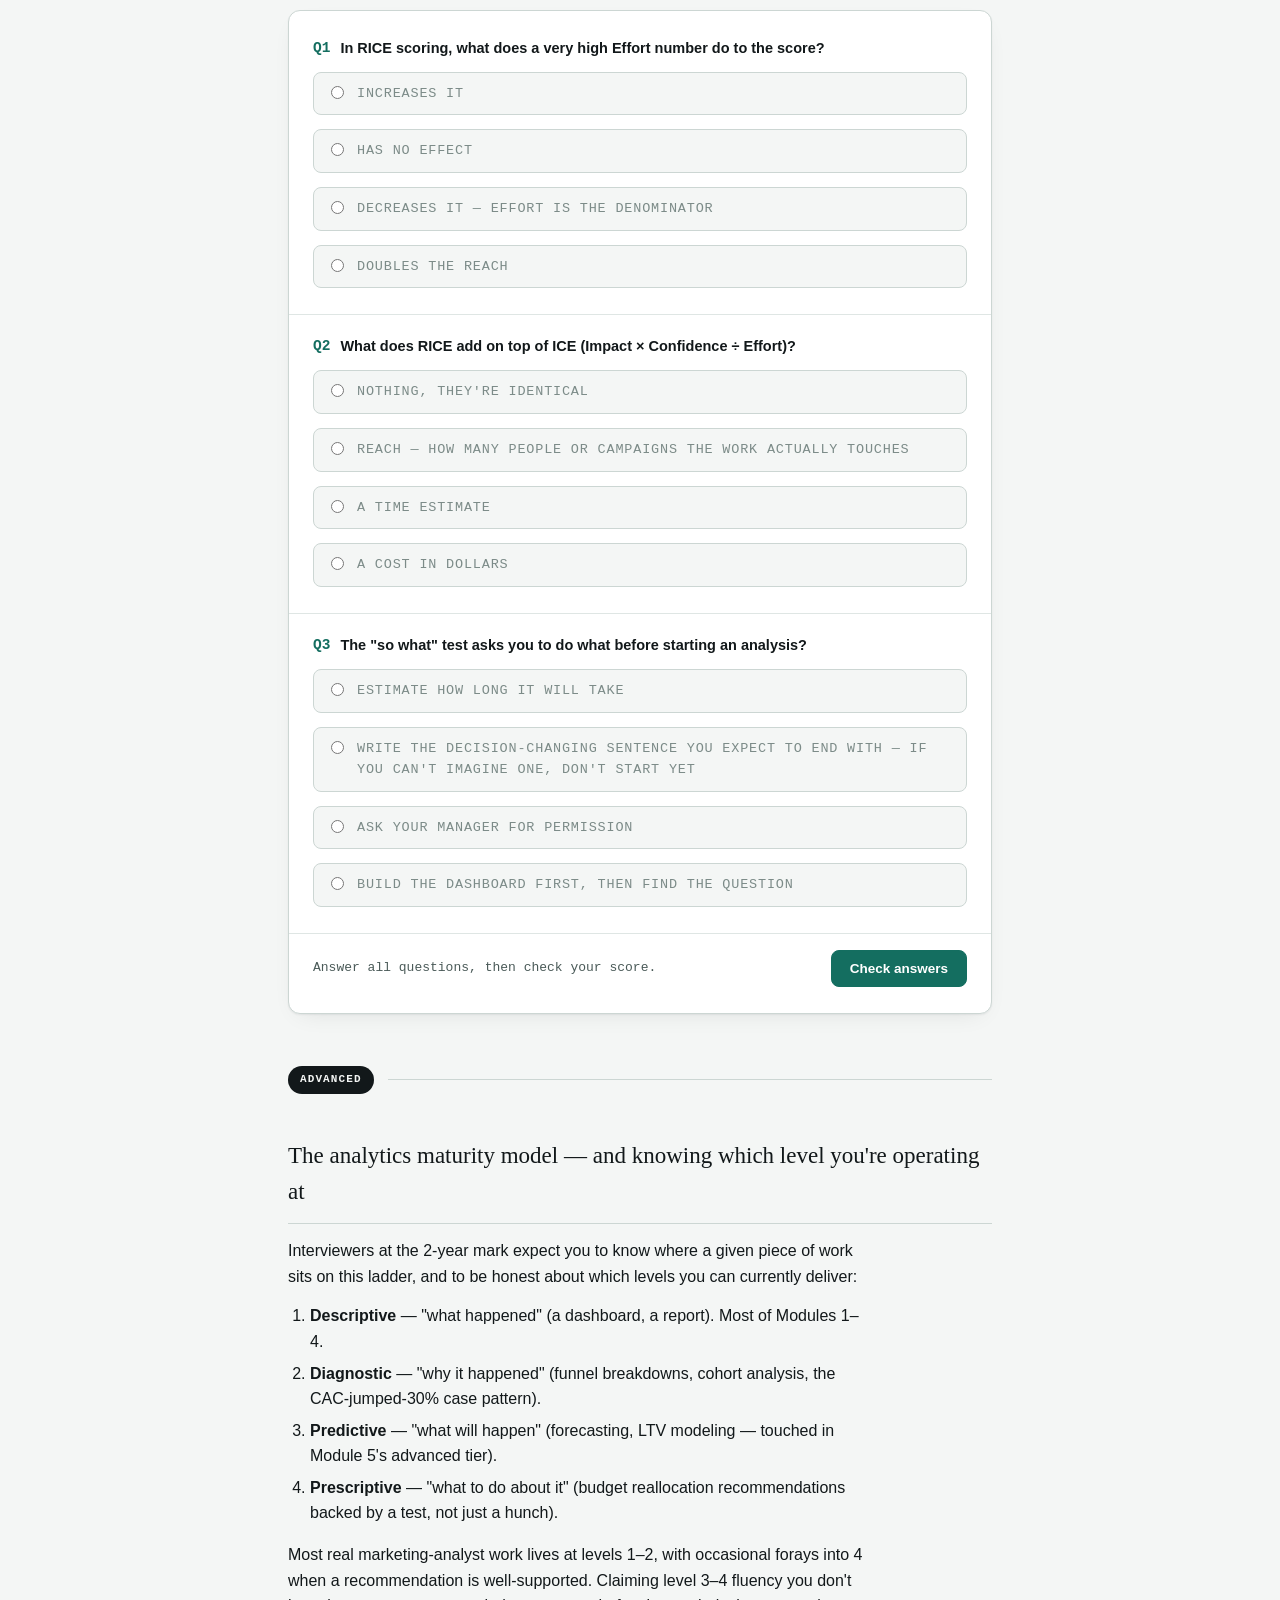
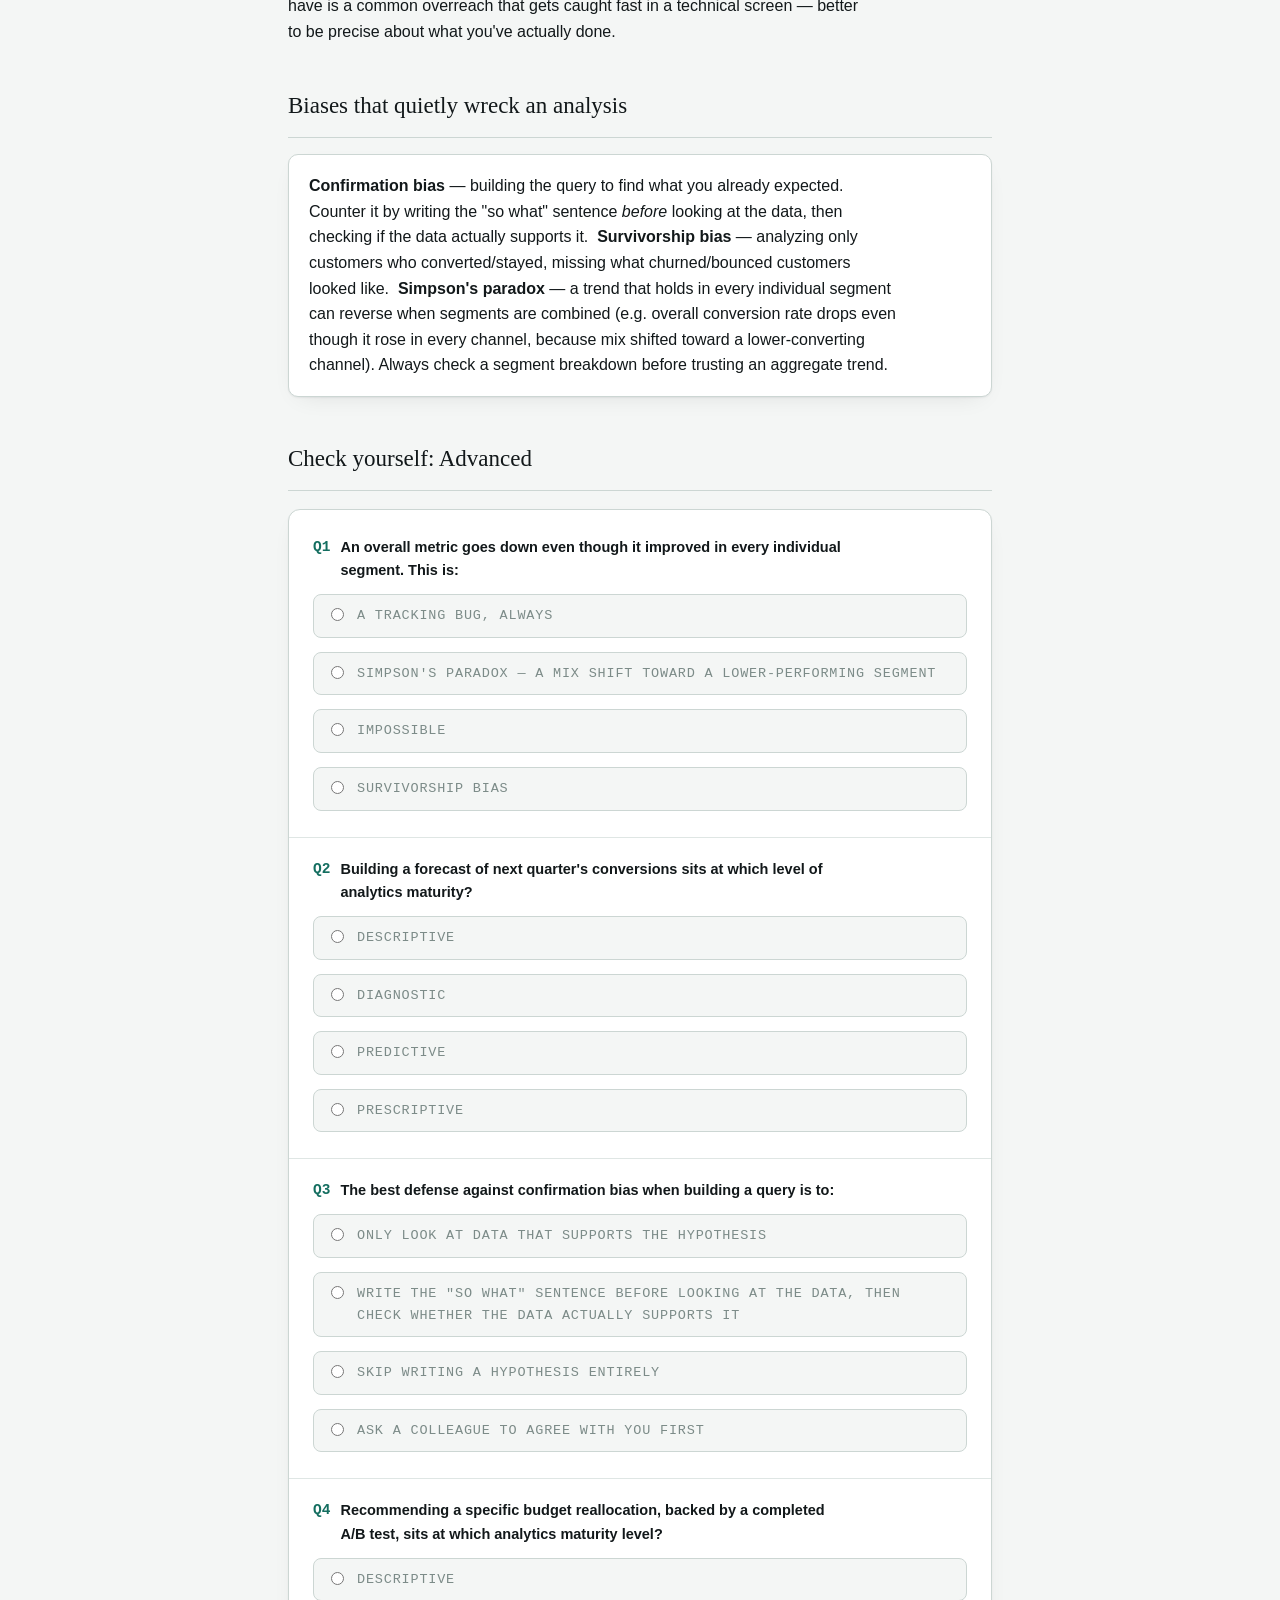
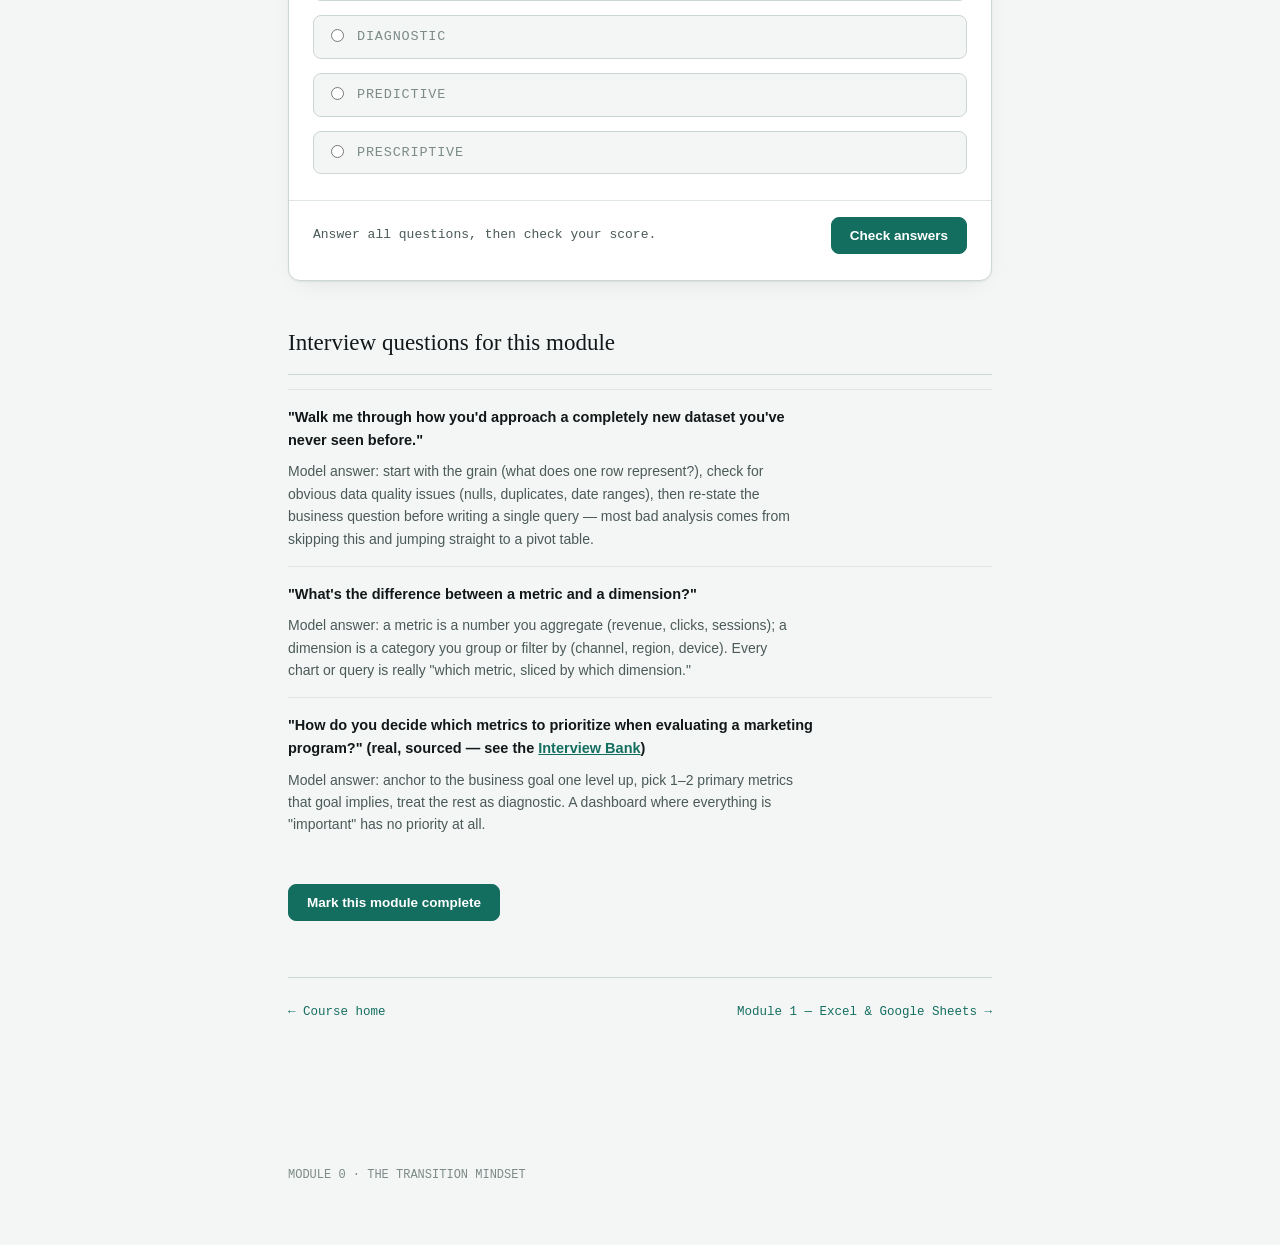
==== commit 38980fdd: "Rewrite Modules 0, 3, 4 from true zero (chart-types primer, GA4 vocabulary primer, tiered quizzes); " ====
--- a/module-0.html
+++ b/module-0.html
@@ -99,6 +99,9 @@
     <li>Rewrite three resume bullets using: <code class="inline">[analytical verb] + [what was measured] + [tool/method] + [quantified result]</code> — before learning any tool. This proves the pivot is framing first, tools second.</li>
   </ol>
 
+  <h2>Check yourself: Beginner</h2>
+  <div id="quiz-mount-beginner"></div>
+
   <div class="tier-divider"><span class="tier-badge intermediate">Intermediate</span><span class="tline"></span></div>
 
   <h2>Prioritizing when everyone wants an analysis "by Friday"</h2>
@@ -124,6 +127,9 @@
     <div class="result-box" id="rice-result" style="display:block;"></div>
   </div>
 
+  <h2>Check yourself: Intermediate</h2>
+  <div id="quiz-mount-intermediate"></div>
+
   <div class="tier-divider"><span class="tier-badge advanced">Advanced</span><span class="tline"></span></div>
 
   <h2>The analytics maturity model — and knowing which level you're operating at</h2>
@@ -141,8 +147,8 @@
     <p style="margin:0"><strong>Confirmation bias</strong> — building the query to find what you already expected. Counter it by writing the "so what" sentence <em>before</em> looking at the data, then checking if the data actually supports it. &nbsp;<strong>Survivorship bias</strong> — analyzing only customers who converted/stayed, missing what churned/bounced customers looked like. &nbsp;<strong>Simpson's paradox</strong> — a trend that holds in every individual segment can reverse when segments are combined (e.g. overall conversion rate drops even though it rose in every channel, because mix shifted toward a lower-converting channel). Always check a segment breakdown before trusting an aggregate trend.</p>
   </div>
 
-  <h2>Check your understanding</h2>
-  <div id="quiz-mount"></div>
+  <h2>Check yourself: Advanced</h2>
+  <div id="quiz-mount-advanced"></div>
 
   <h2>Interview questions for this module</h2>
   <div class="qa">
@@ -225,7 +231,7 @@
   ['rice-reach','rice-impact','rice-conf','rice-effort'].forEach(id => document.getElementById(id).addEventListener('input', updateRice));
   updateRice();
 
-  initQuiz('quiz-mount', [
+  initQuiz('quiz-mount-beginner', [
     {
       q: 'A campaign brief that defines a target audience and a goal is closest to which analytical step?',
       options: ['Data cleaning', 'Defining a hypothesis and success metric', 'Building a dashboard', 'Running a JOIN'],
@@ -254,7 +260,10 @@
       ],
       correct: 1,
       explain: 'Always start from the business question — pulling data first and looking for a story afterward is how misleading analysis happens.'
-    },
+    }
+  ]);
+
+  initQuiz('quiz-mount-intermediate', [
     {
       q: 'In RICE scoring, what does a very high Effort number do to the score?',
       options: ['Increases it', 'Has no effect', 'Decreases it — Effort is the denominator', 'Doubles the Reach'],
@@ -262,6 +271,26 @@
       explain: 'RICE = Reach × Impact × Confidence ÷ Effort. Effort divides the score, so a high-effort request needs proportionally higher Reach/Impact/Confidence to rank well.'
     },
     {
+      q: 'What does RICE add on top of ICE (Impact × Confidence ÷ Effort)?',
+      options: ['Nothing, they\'re identical', 'Reach — how many people or campaigns the work actually touches', 'A time estimate', 'A cost in dollars'],
+      correct: 1,
+      explain: 'RICE adds Reach specifically because ICE alone can rank a tiny-audience request the same as a company-wide one if Impact/Confidence/Effort happen to match.'
+    },
+    {
+      q: 'The "so what" test asks you to do what before starting an analysis?',
+      options: [
+        'Estimate how long it will take',
+        'Write the decision-changing sentence you expect to end with — if you can\'t imagine one, don\'t start yet',
+        'Ask your manager for permission',
+        'Build the dashboard first, then find the question'
+      ],
+      correct: 1,
+      explain: 'If no plausible finding would change what anyone does, the analysis isn\'t worth the time — regardless of how interesting the data looks.'
+    }
+  ]);
+
+  initQuiz('quiz-mount-advanced', [
+    {
       q: 'An overall metric goes down even though it improved in every individual segment. This is:',
       options: ['A tracking bug, always', 'Simpson\'s paradox — a mix shift toward a lower-performing segment', 'Impossible', 'Survivorship bias'],
       correct: 1,
@@ -272,6 +301,23 @@
       options: ['Descriptive', 'Diagnostic', 'Predictive', 'Prescriptive'],
       correct: 2,
       explain: 'Forecasting "what will happen" is predictive analytics — one level up from diagnosing why something already happened.'
+    },
+    {
+      q: 'The best defense against confirmation bias when building a query is to:',
+      options: [
+        'Only look at data that supports the hypothesis',
+        'Write the "so what" sentence before looking at the data, then check whether the data actually supports it',
+        'Skip writing a hypothesis entirely',
+        'Ask a colleague to agree with you first'
+      ],
+      correct: 1,
+      explain: 'Committing to the expected finding in advance makes it obvious when the data doesn\'t actually support it, instead of unconsciously shaping the query to find what you expected.'
+    },
+    {
+      q: 'Recommending a specific budget reallocation, backed by a completed A/B test, sits at which analytics maturity level?',
+      options: ['Descriptive', 'Diagnostic', 'Predictive', 'Prescriptive'],
+      correct: 3,
+      explain: 'Prescriptive analytics is "what to do about it" — a concrete, evidence-backed recommendation, one level beyond just diagnosing or predicting.'
     }
   ]);
 
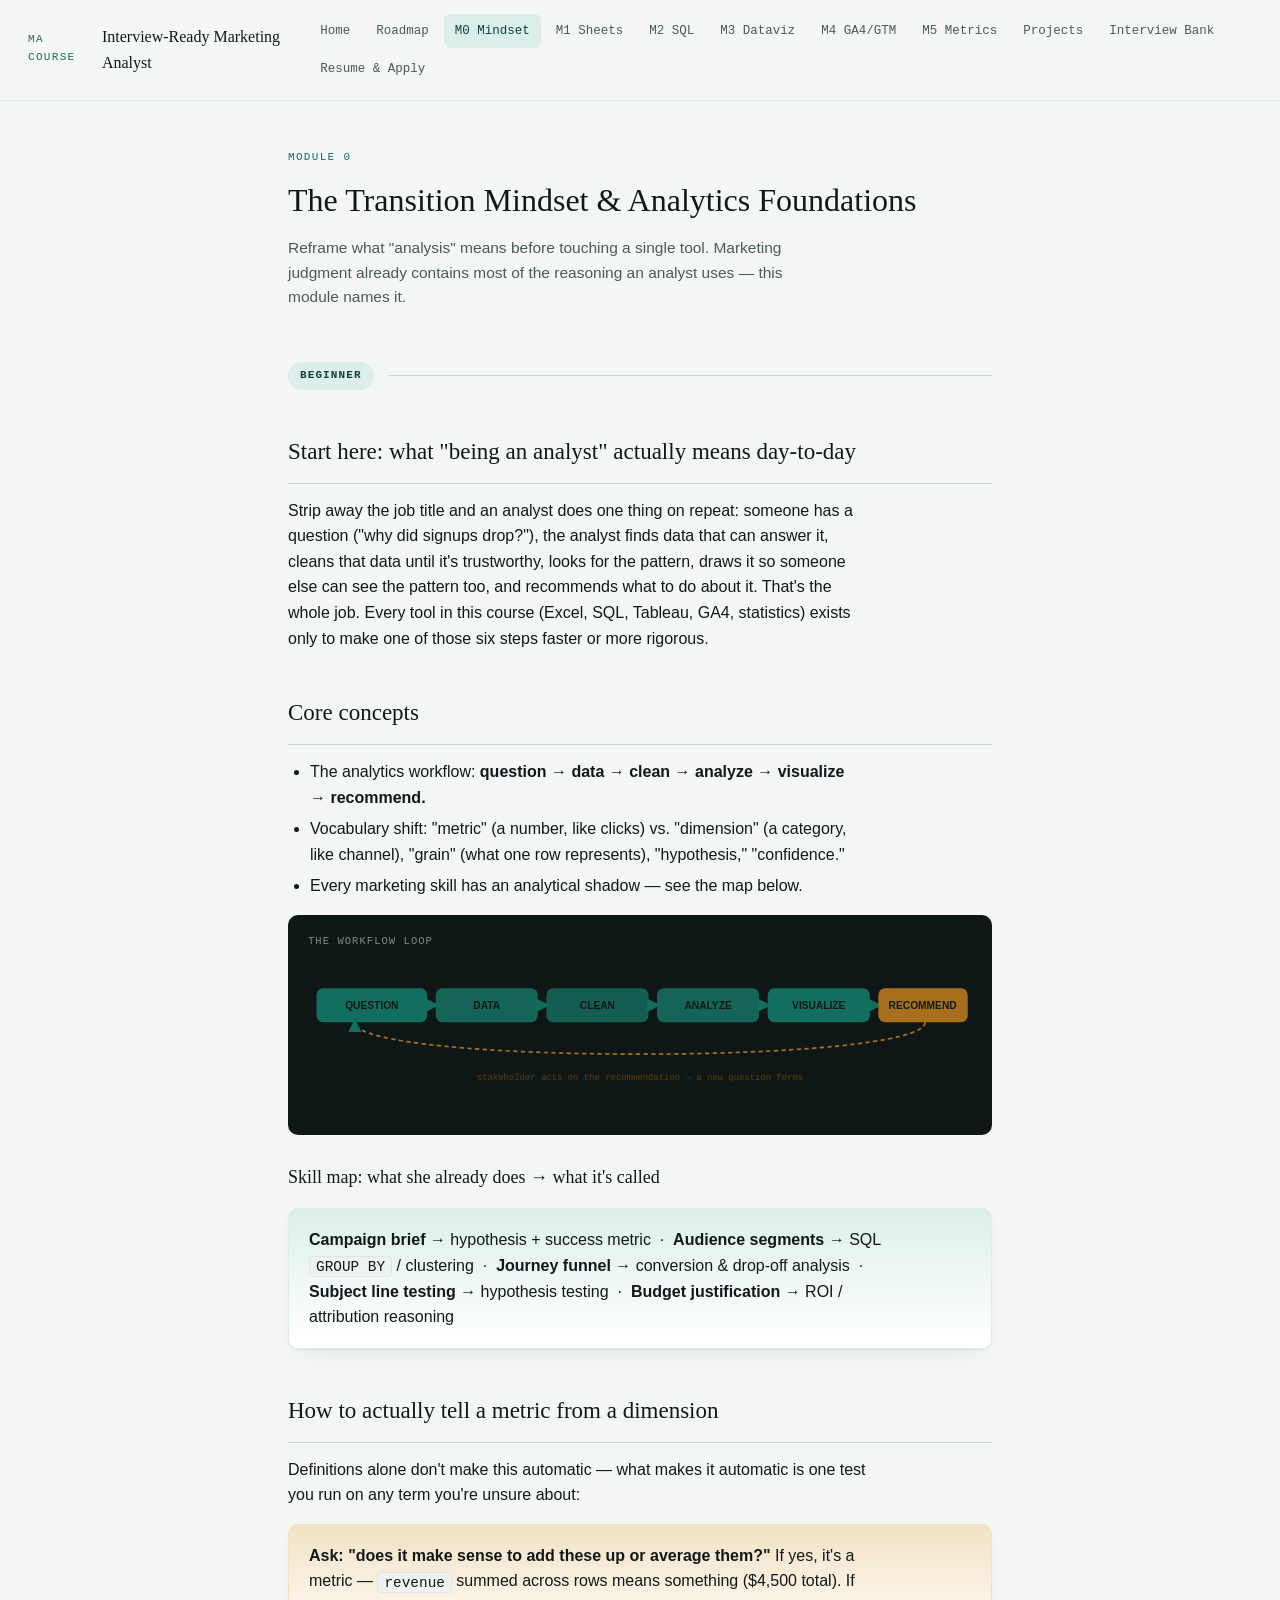
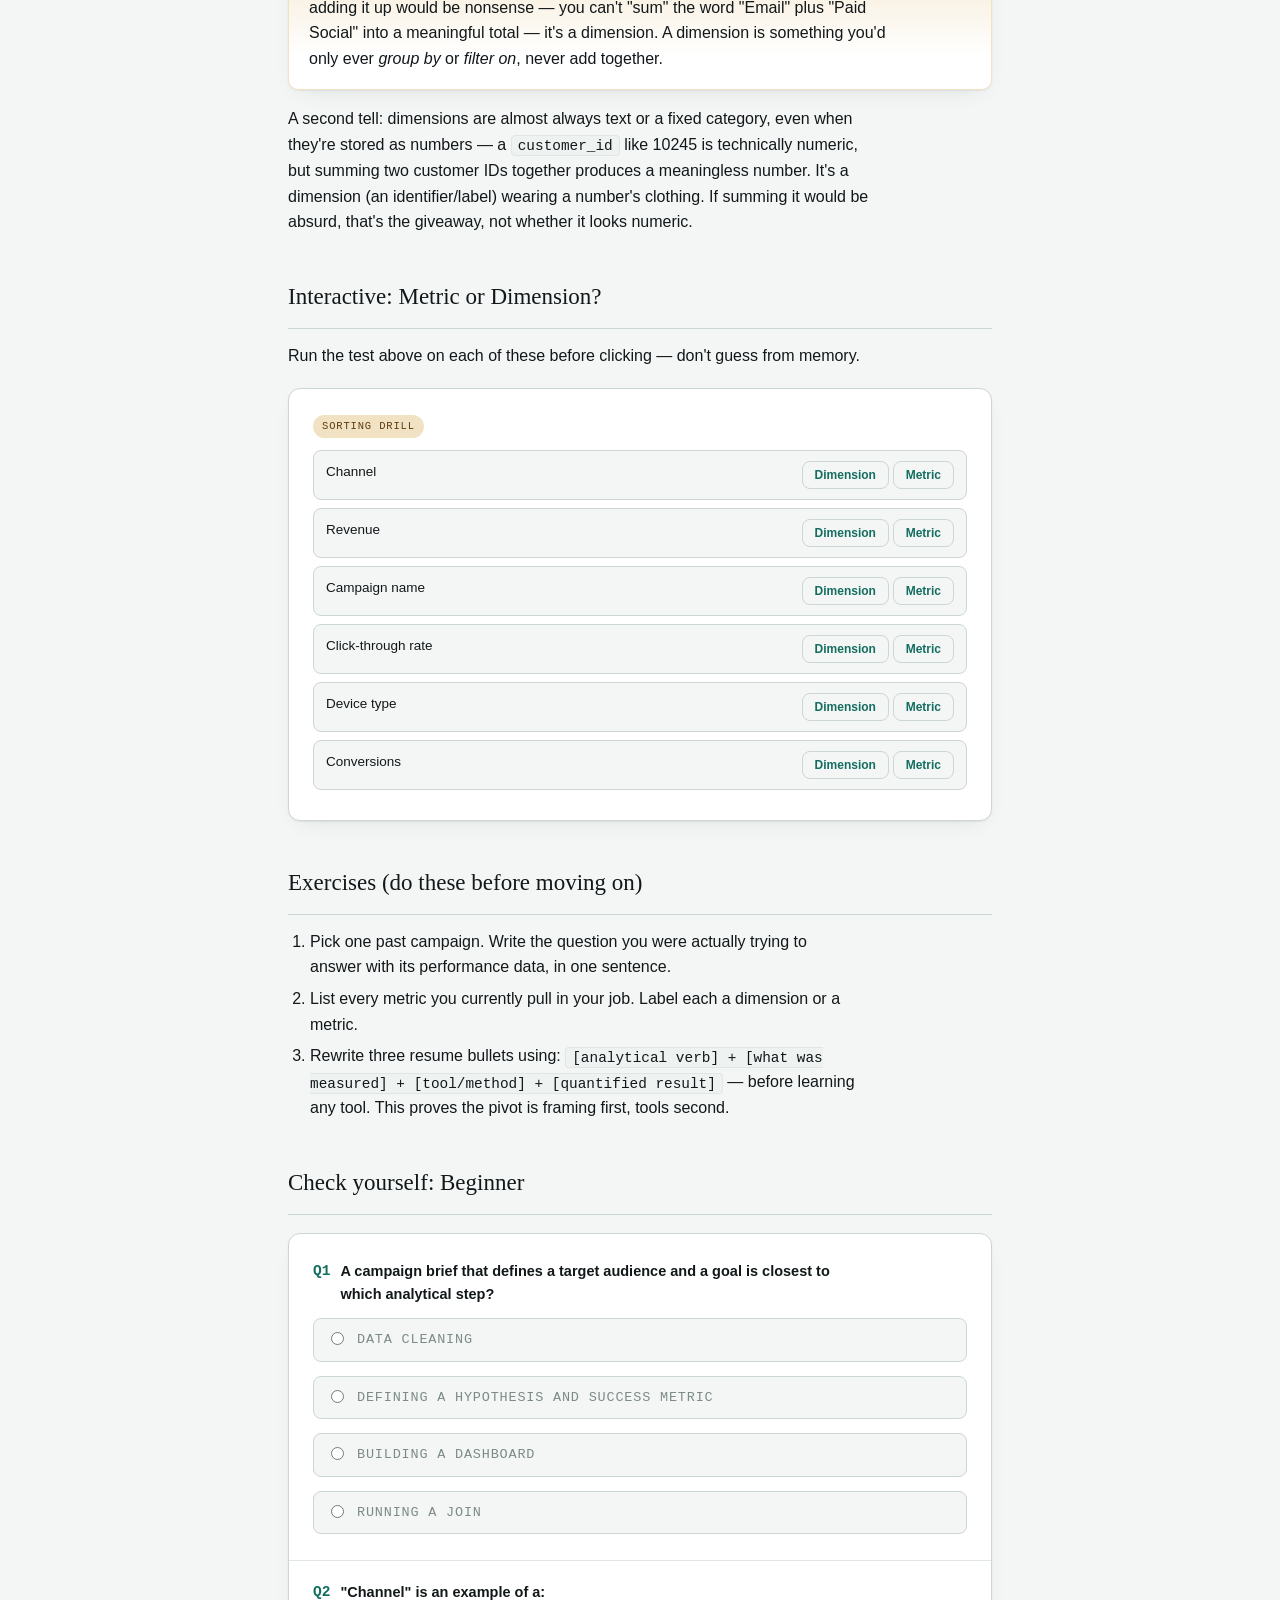
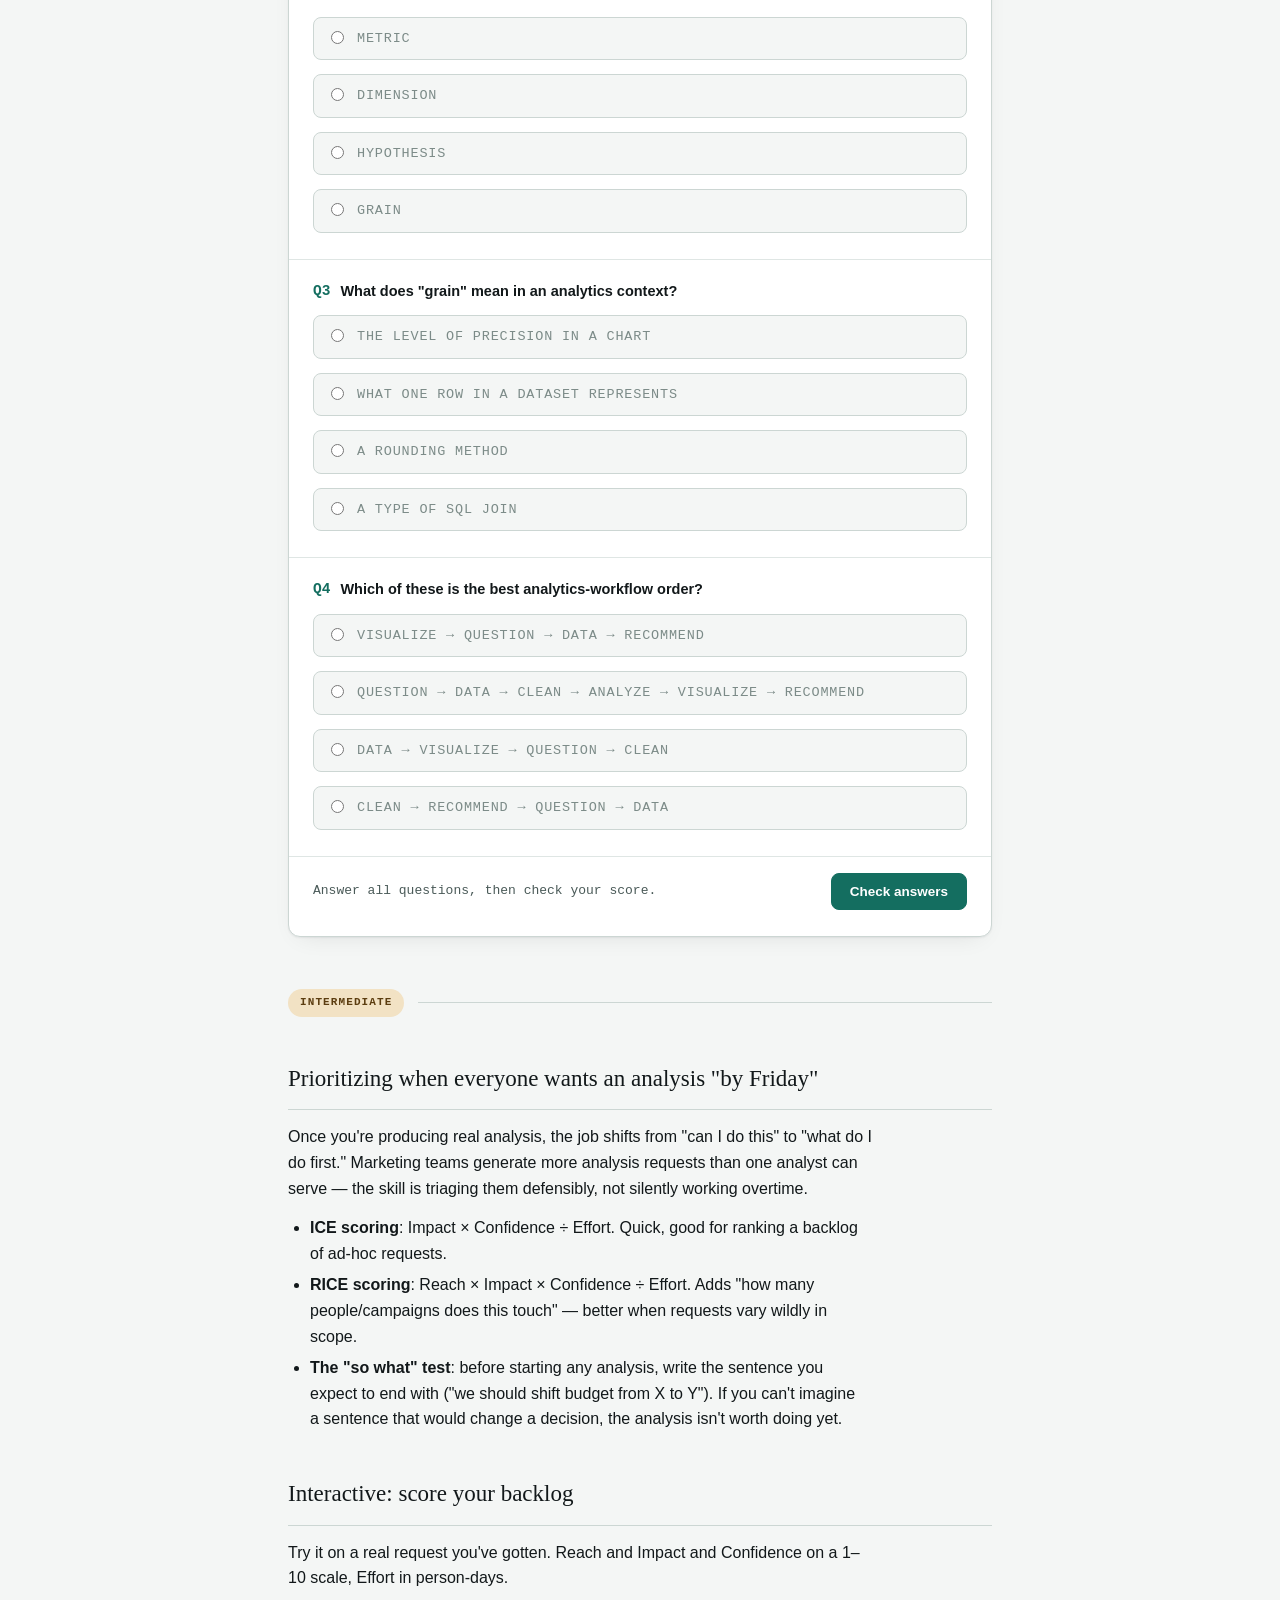
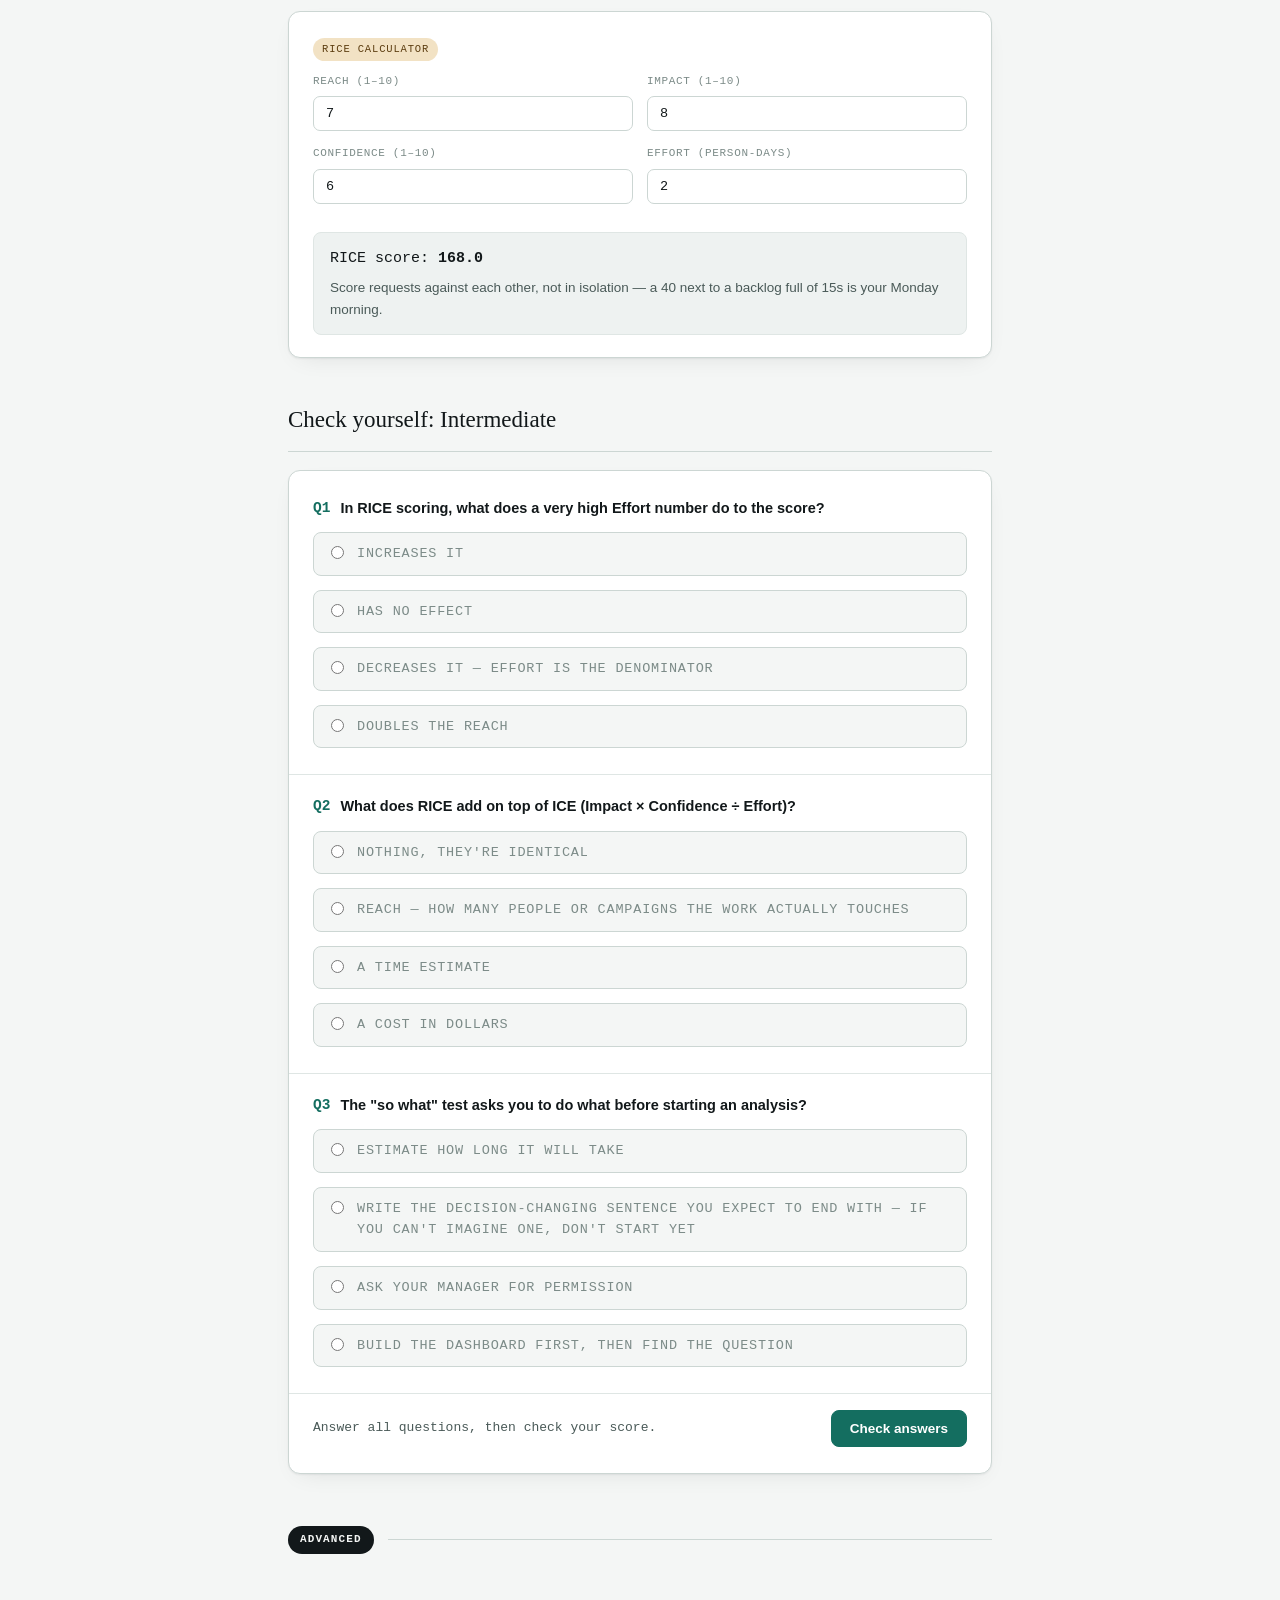
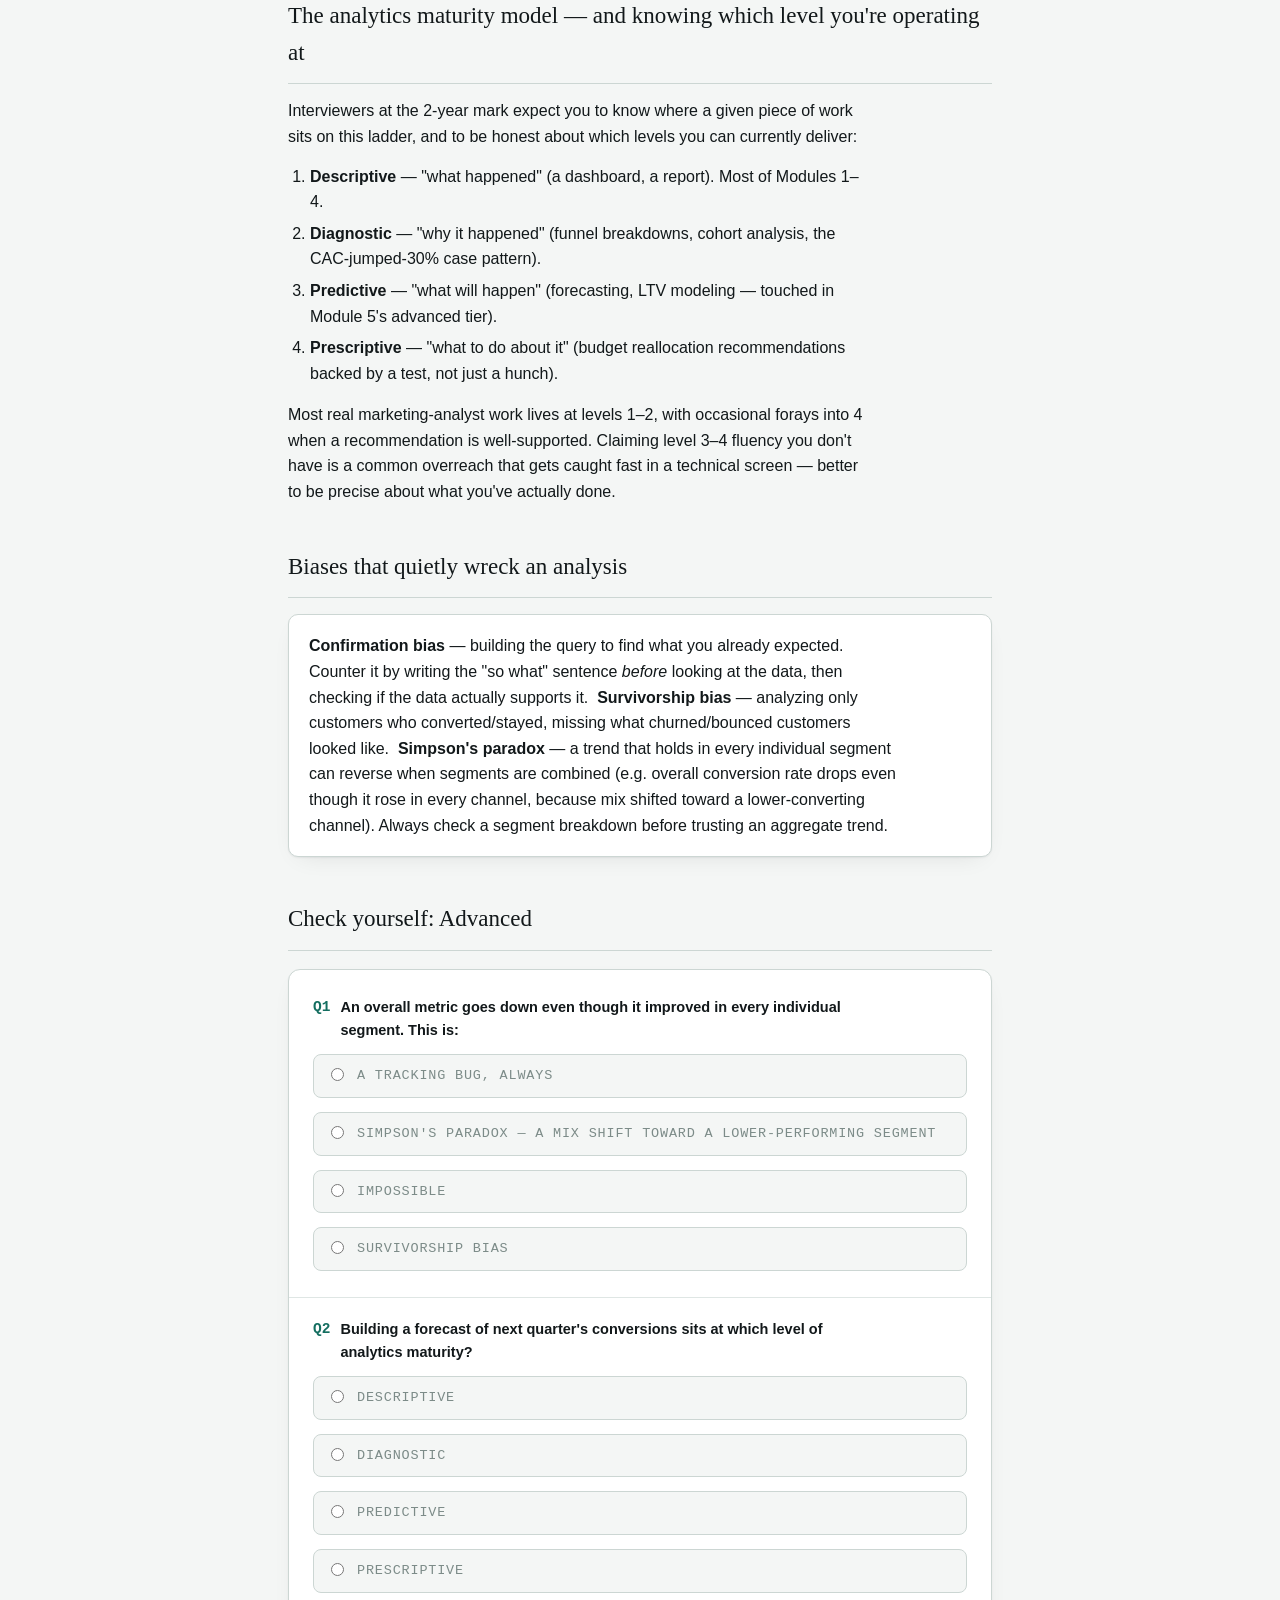
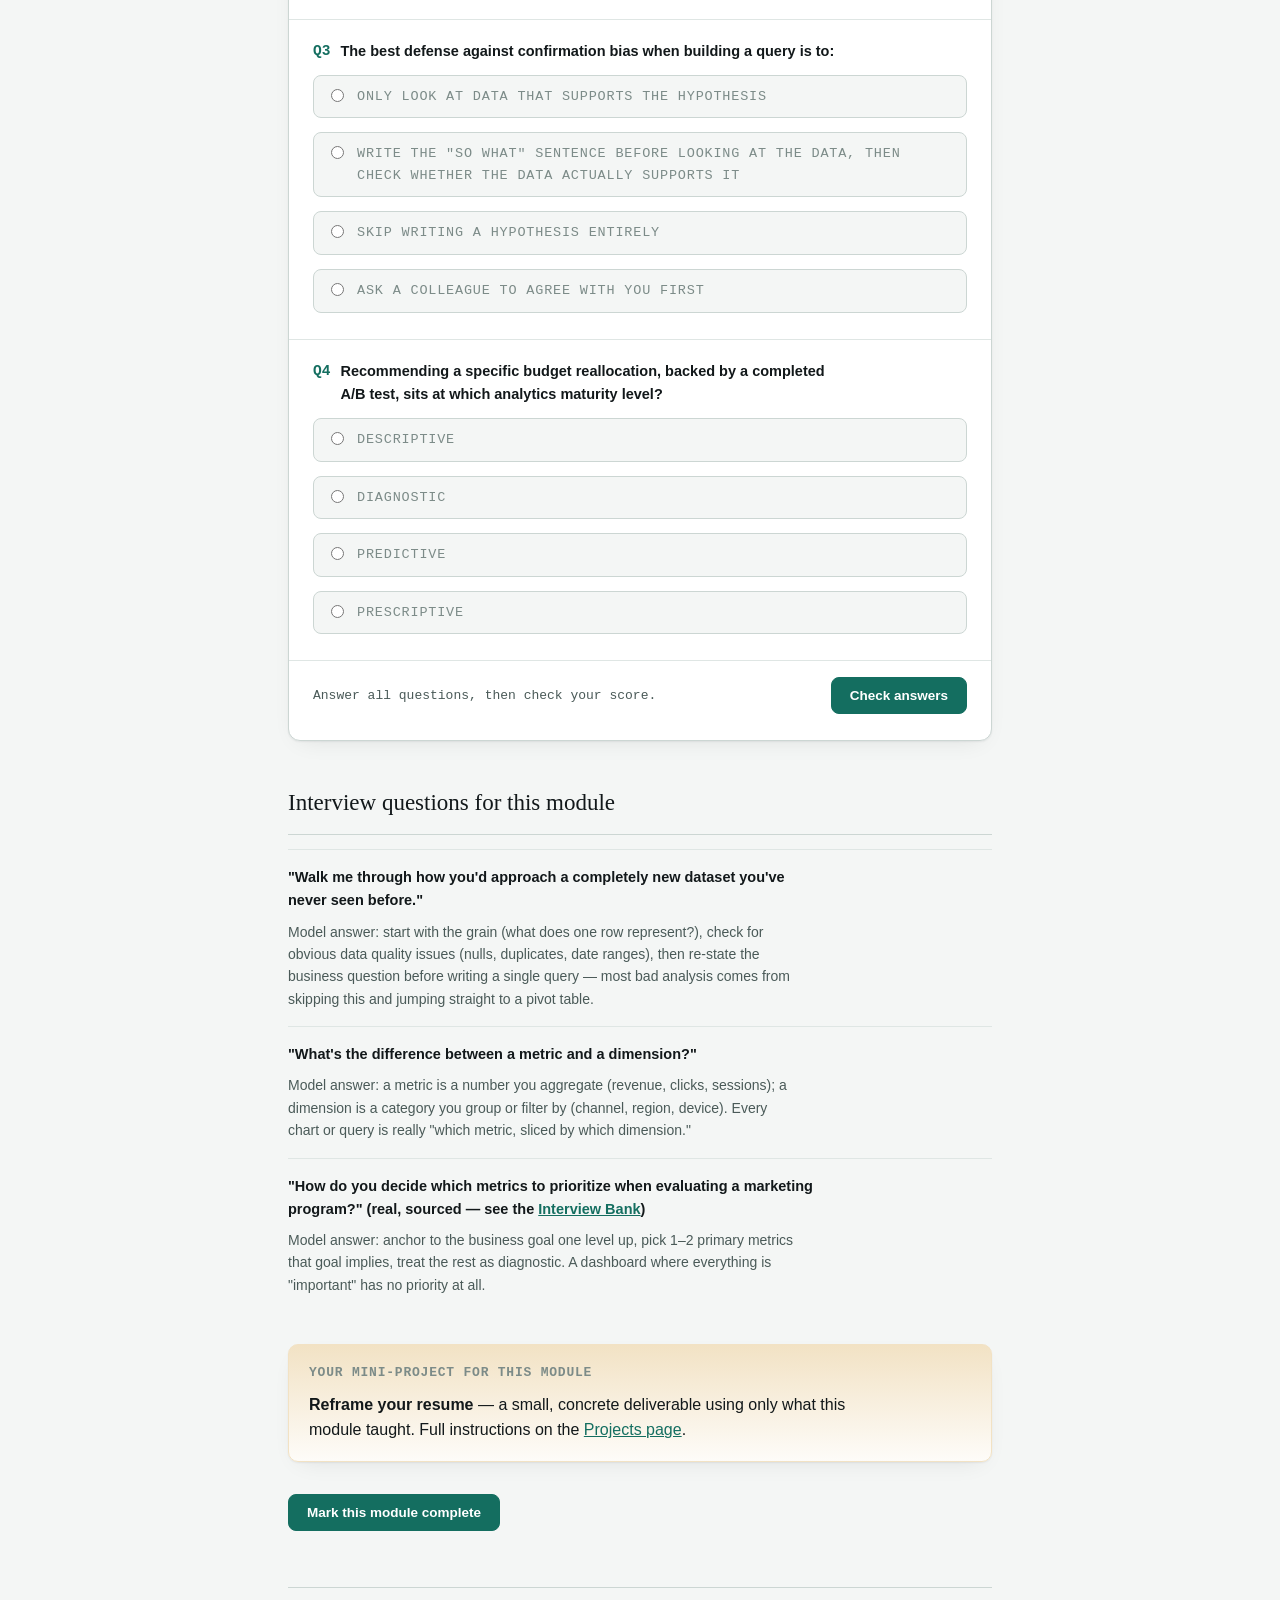
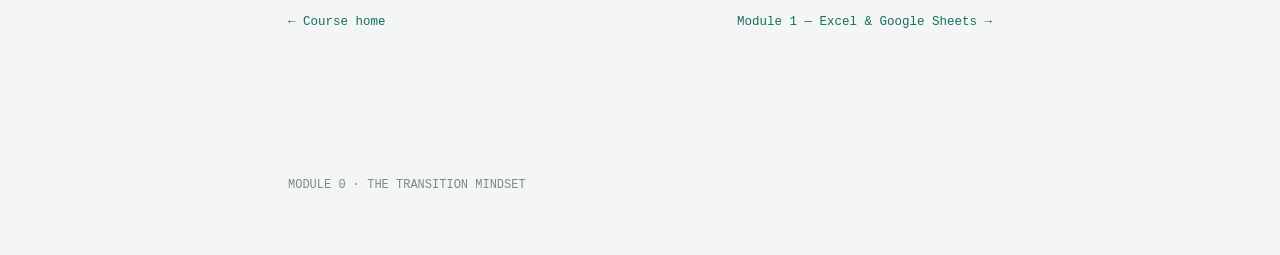
==== commit c5e6c63f: "Add Projects page (6 mini-projects + 3 capstones) with progress tracking; fix identify-before-quiz g" ====
--- a/module-0.html
+++ b/module-0.html
@@ -84,8 +84,15 @@
     <strong>Budget justification</strong> → ROI / attribution reasoning</p>
   </div>
 
+  <h2>How to actually tell a metric from a dimension</h2>
+  <p>Definitions alone don't make this automatic — what makes it automatic is one test you run on any term you're unsure about:</p>
+  <div class="box gold">
+    <p style="margin:0"><strong>Ask: "does it make sense to add these up or average them?"</strong> If yes, it's a metric — <code class="inline">revenue</code> summed across rows means something ($4,500 total). If adding it up would be nonsense — you can't "sum" the word "Email" plus "Paid Social" into a meaningful total — it's a dimension. A dimension is something you'd only ever <em>group by</em> or <em>filter on</em>, never add together.</p>
+  </div>
+  <p>A second tell: dimensions are almost always text or a fixed category, even when they're stored as numbers — a <code class="inline">customer_id</code> like 10245 is technically numeric, but summing two customer IDs together produces a meaningless number. It's a dimension (an identifier/label) wearing a number's clothing. If summing it would be absurd, that's the giveaway, not whether it looks numeric.</p>
+
   <h2>Interactive: Metric or Dimension?</h2>
-  <p>Marketing terms, sorted fast. This is the single most common confusion for people new to analytics vocabulary — get it automatic now.</p>
+  <p>Run the test above on each of these before clicking — don't guess from memory.</p>
   <div class="tool-card">
     <span class="ttag">Sorting drill</span>
     <div id="sorter"></div>
@@ -162,6 +169,11 @@
   <div class="qa">
     <p class="q">"How do you decide which metrics to prioritize when evaluating a marketing program?" (real, sourced — see the <a href="interview-bank.html">Interview Bank</a>)</p>
     <p class="a">Model answer: anchor to the business goal one level up, pick 1–2 primary metrics that goal implies, treat the rest as diagnostic. A dashboard where everything is "important" has no priority at all.</p>
+  </div>
+
+<div class="box gold" style="margin-top:32px;">
+    <h4 style="margin-top:0;">Your mini-project for this module</h4>
+    <p style="margin:0"><strong>Reframe your resume</strong> — a small, concrete deliverable using only what this module taught. Full instructions on the <a href="projects.html#mini-0">Projects page</a>.</p>
   </div>
 
   <div style="margin-top:32px;">
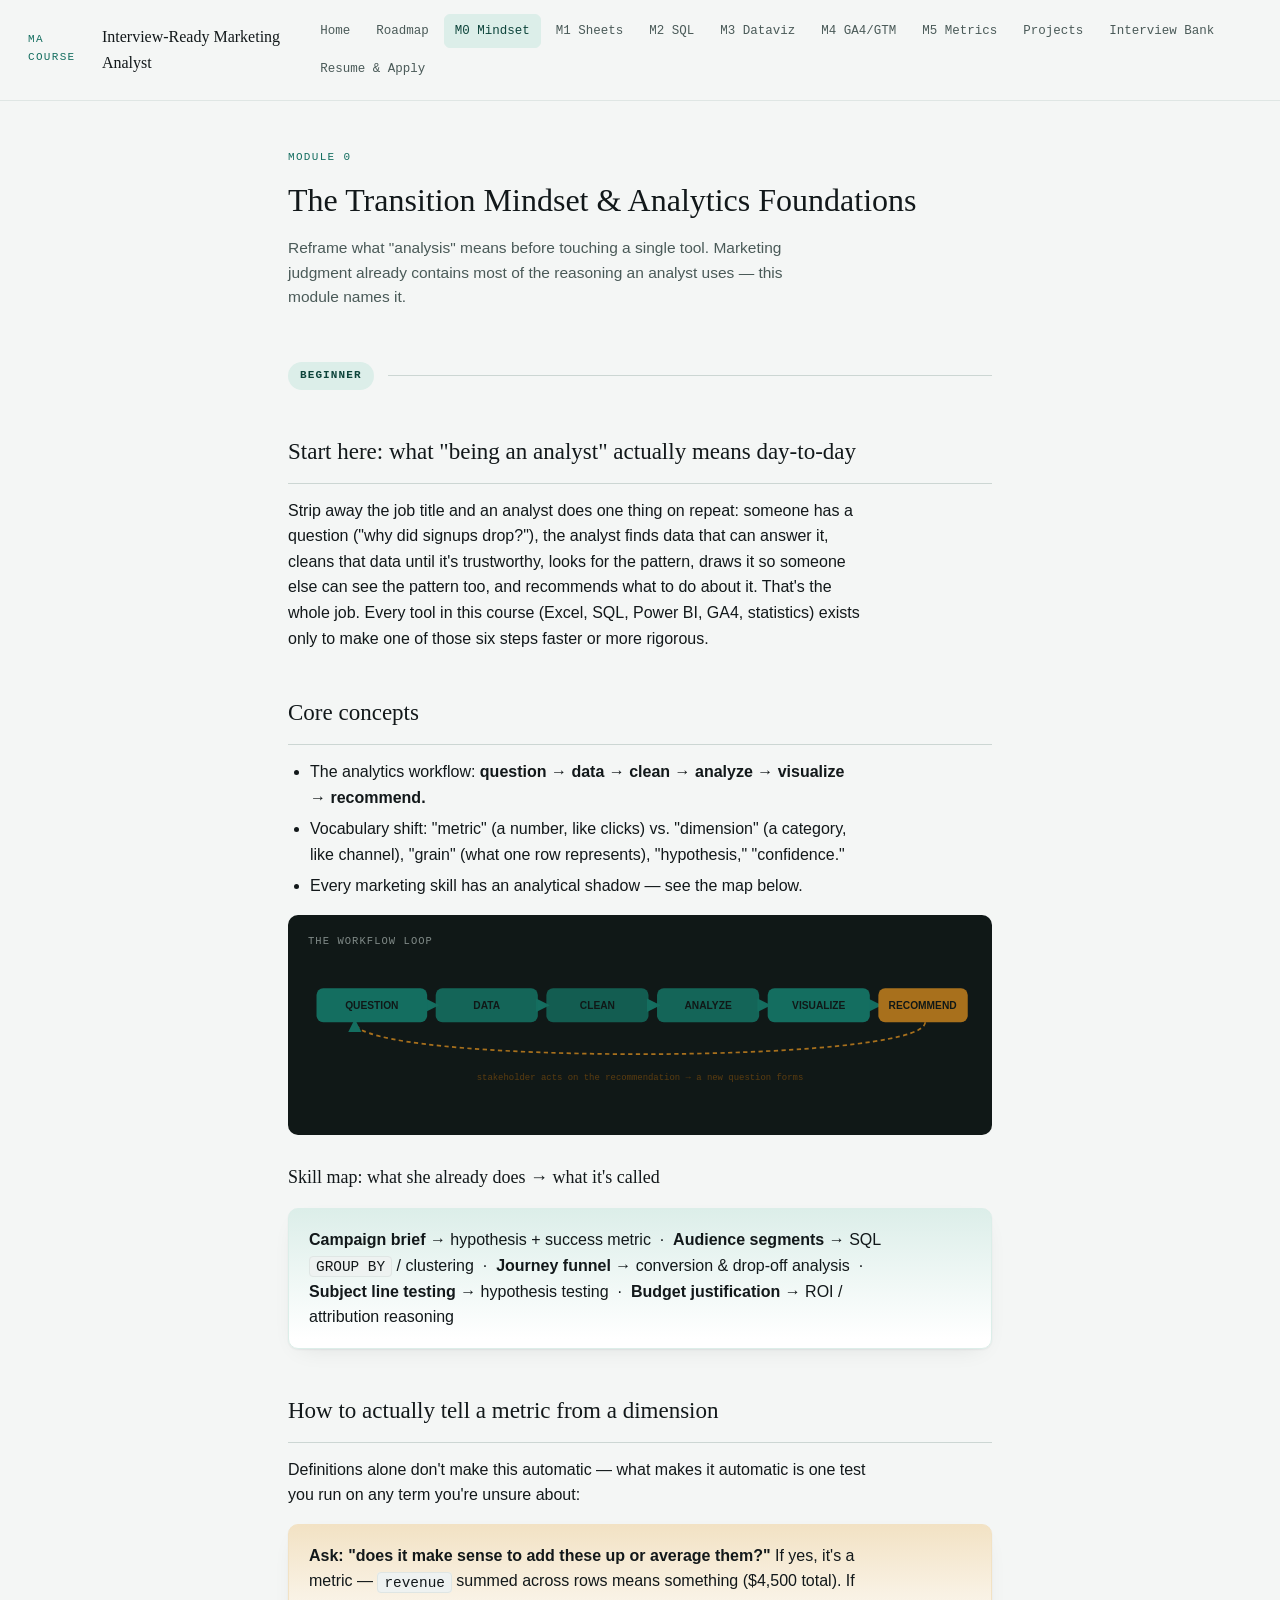
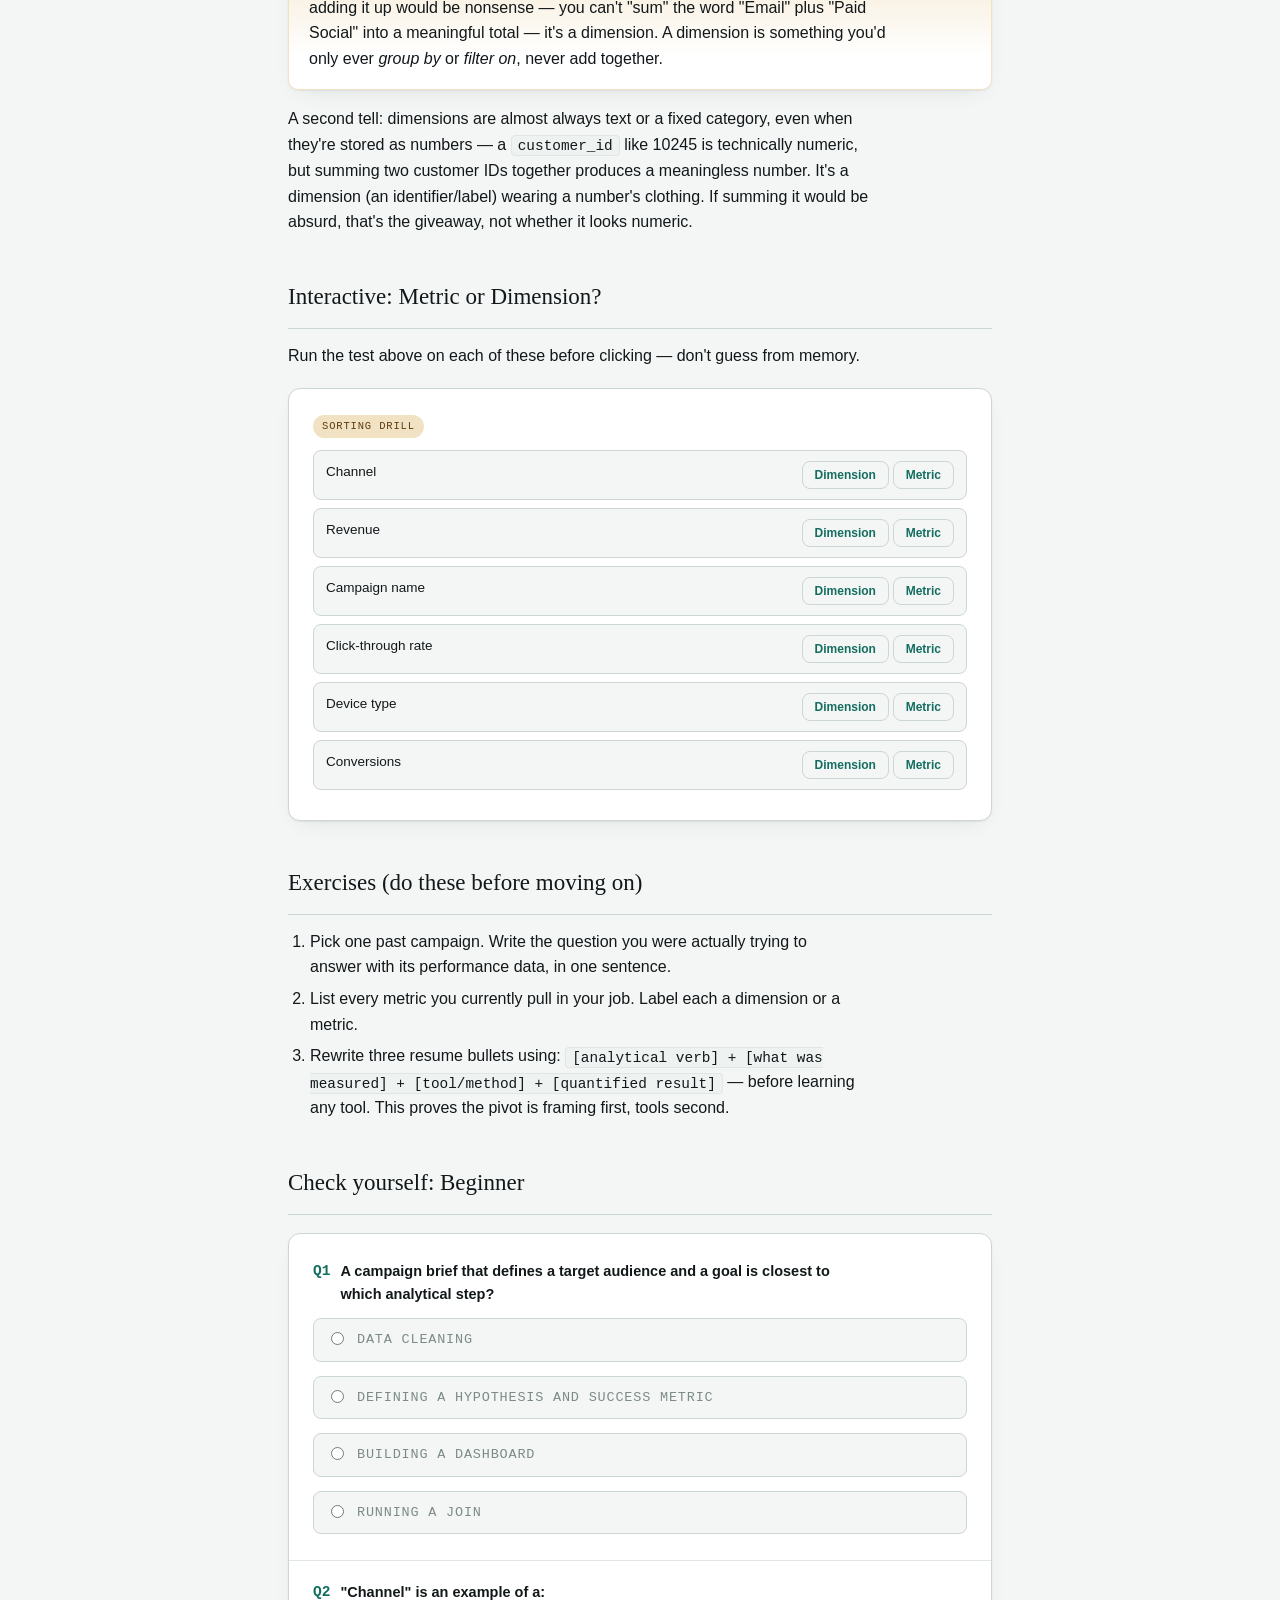
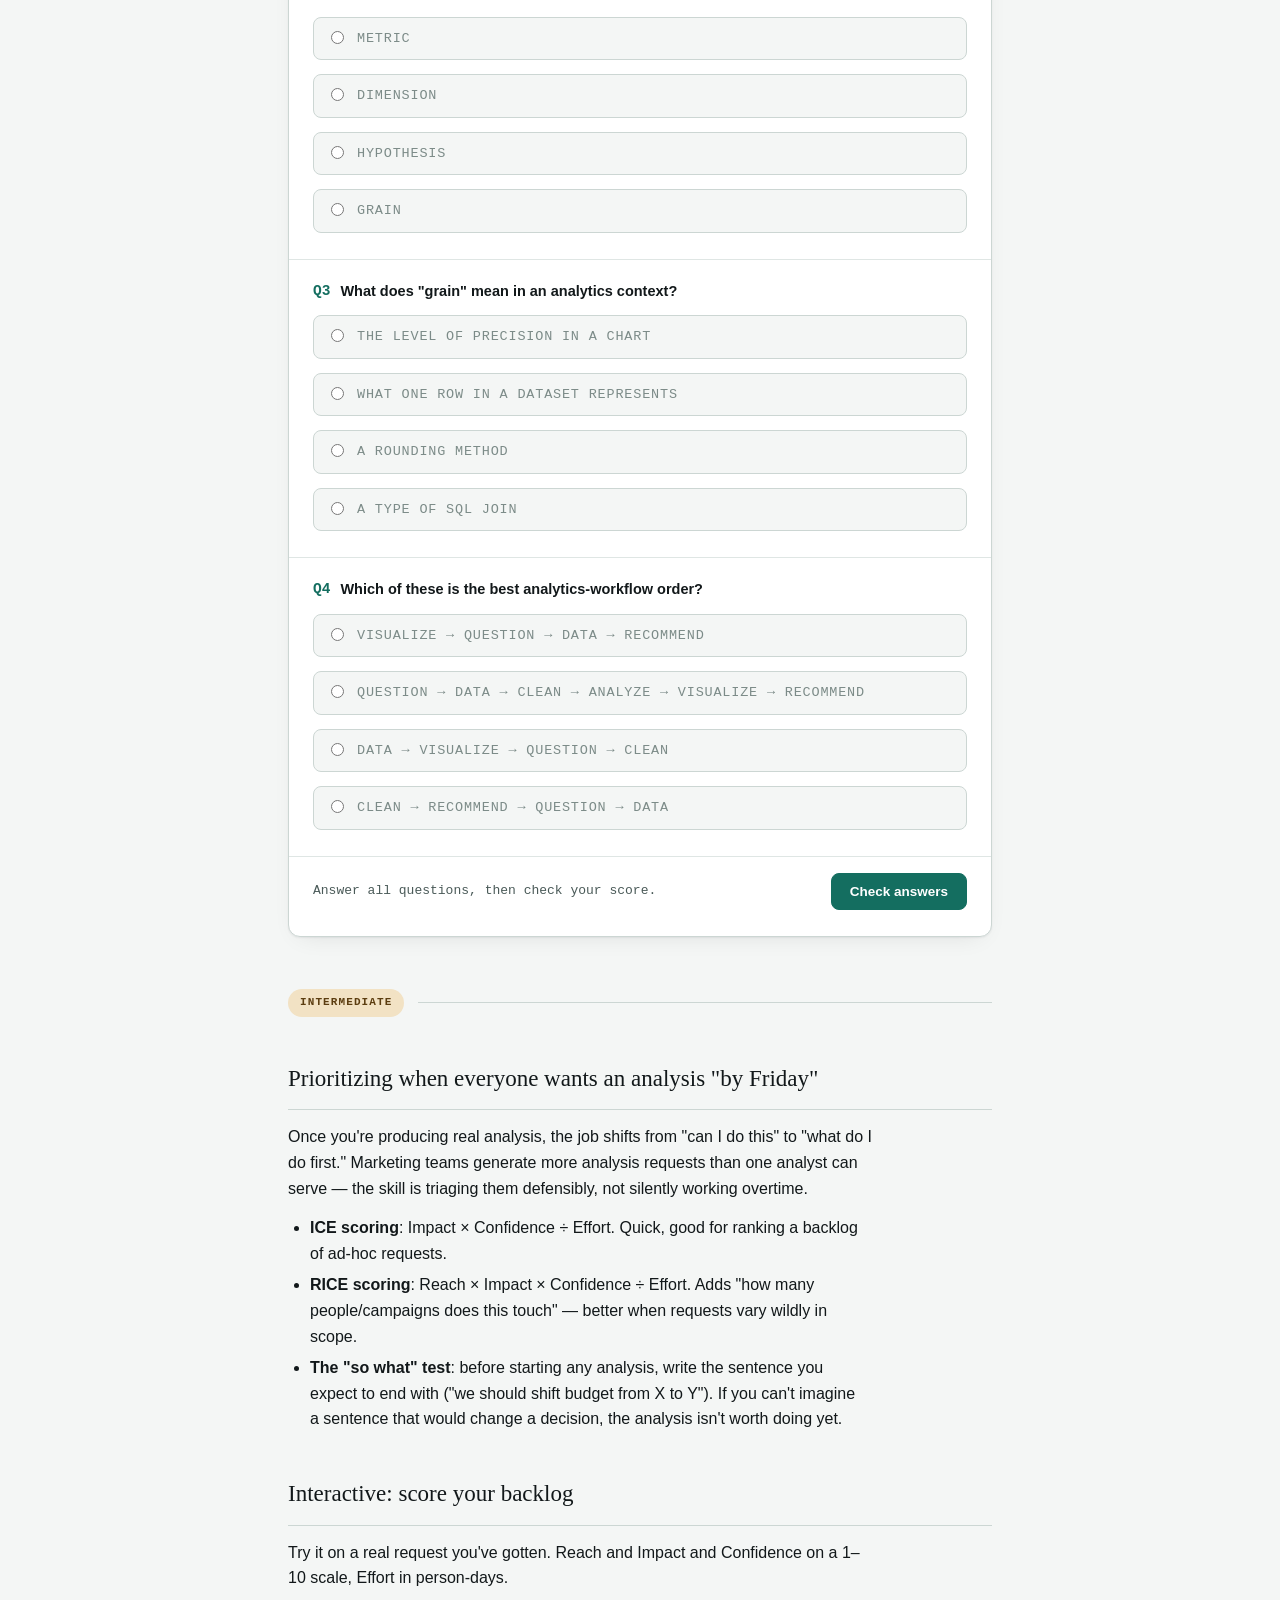
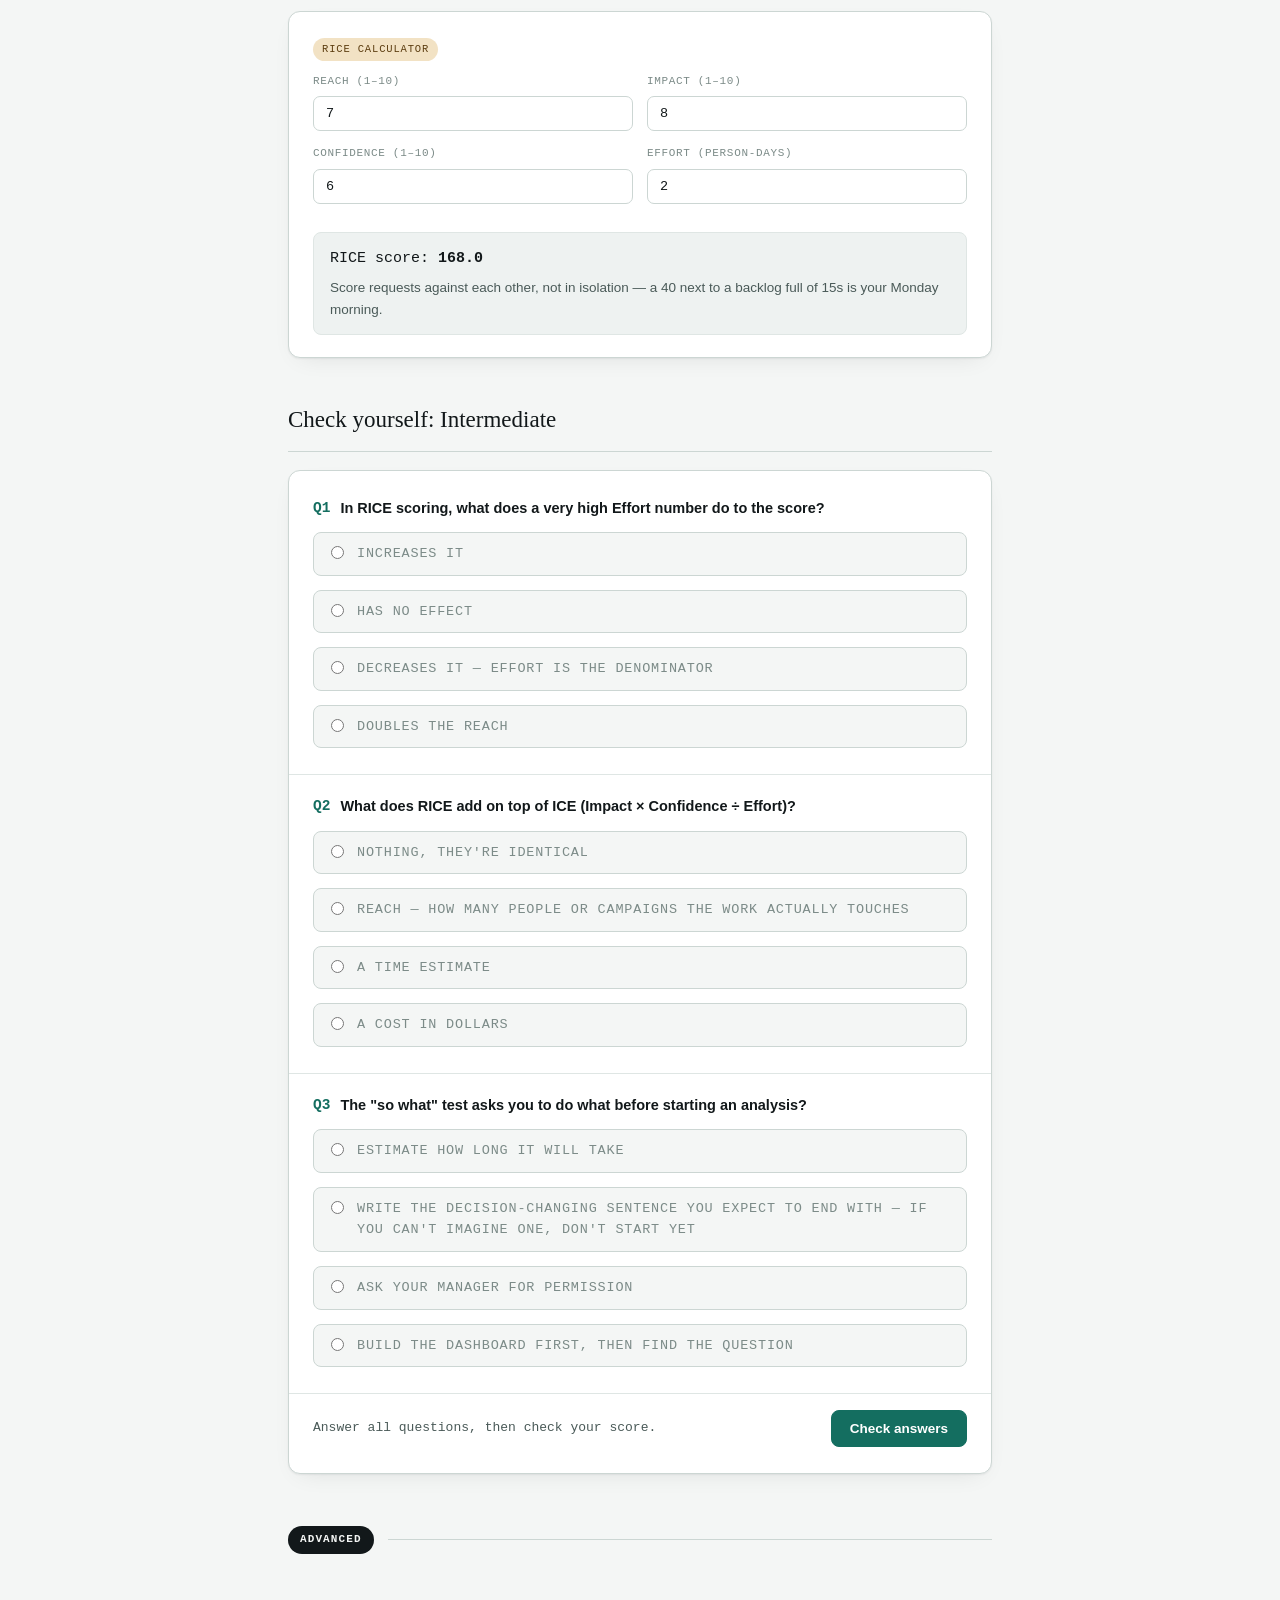
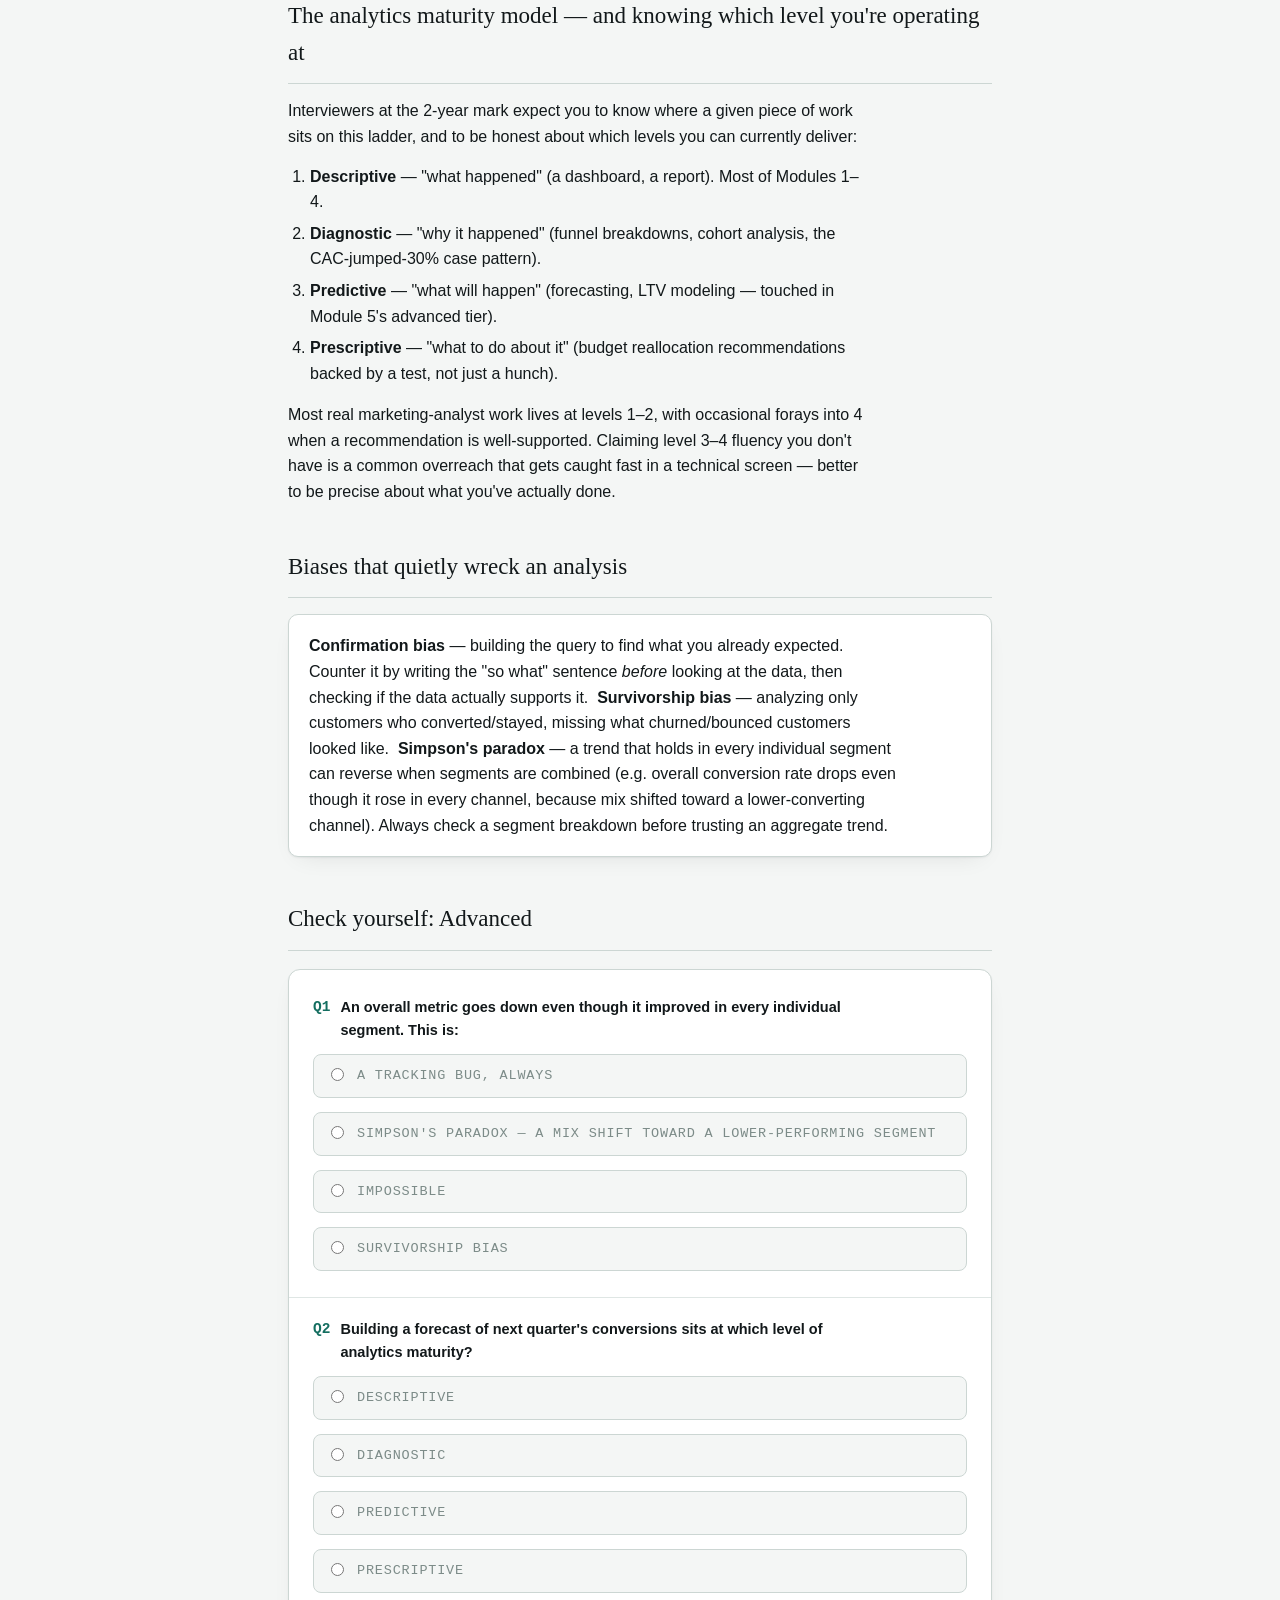
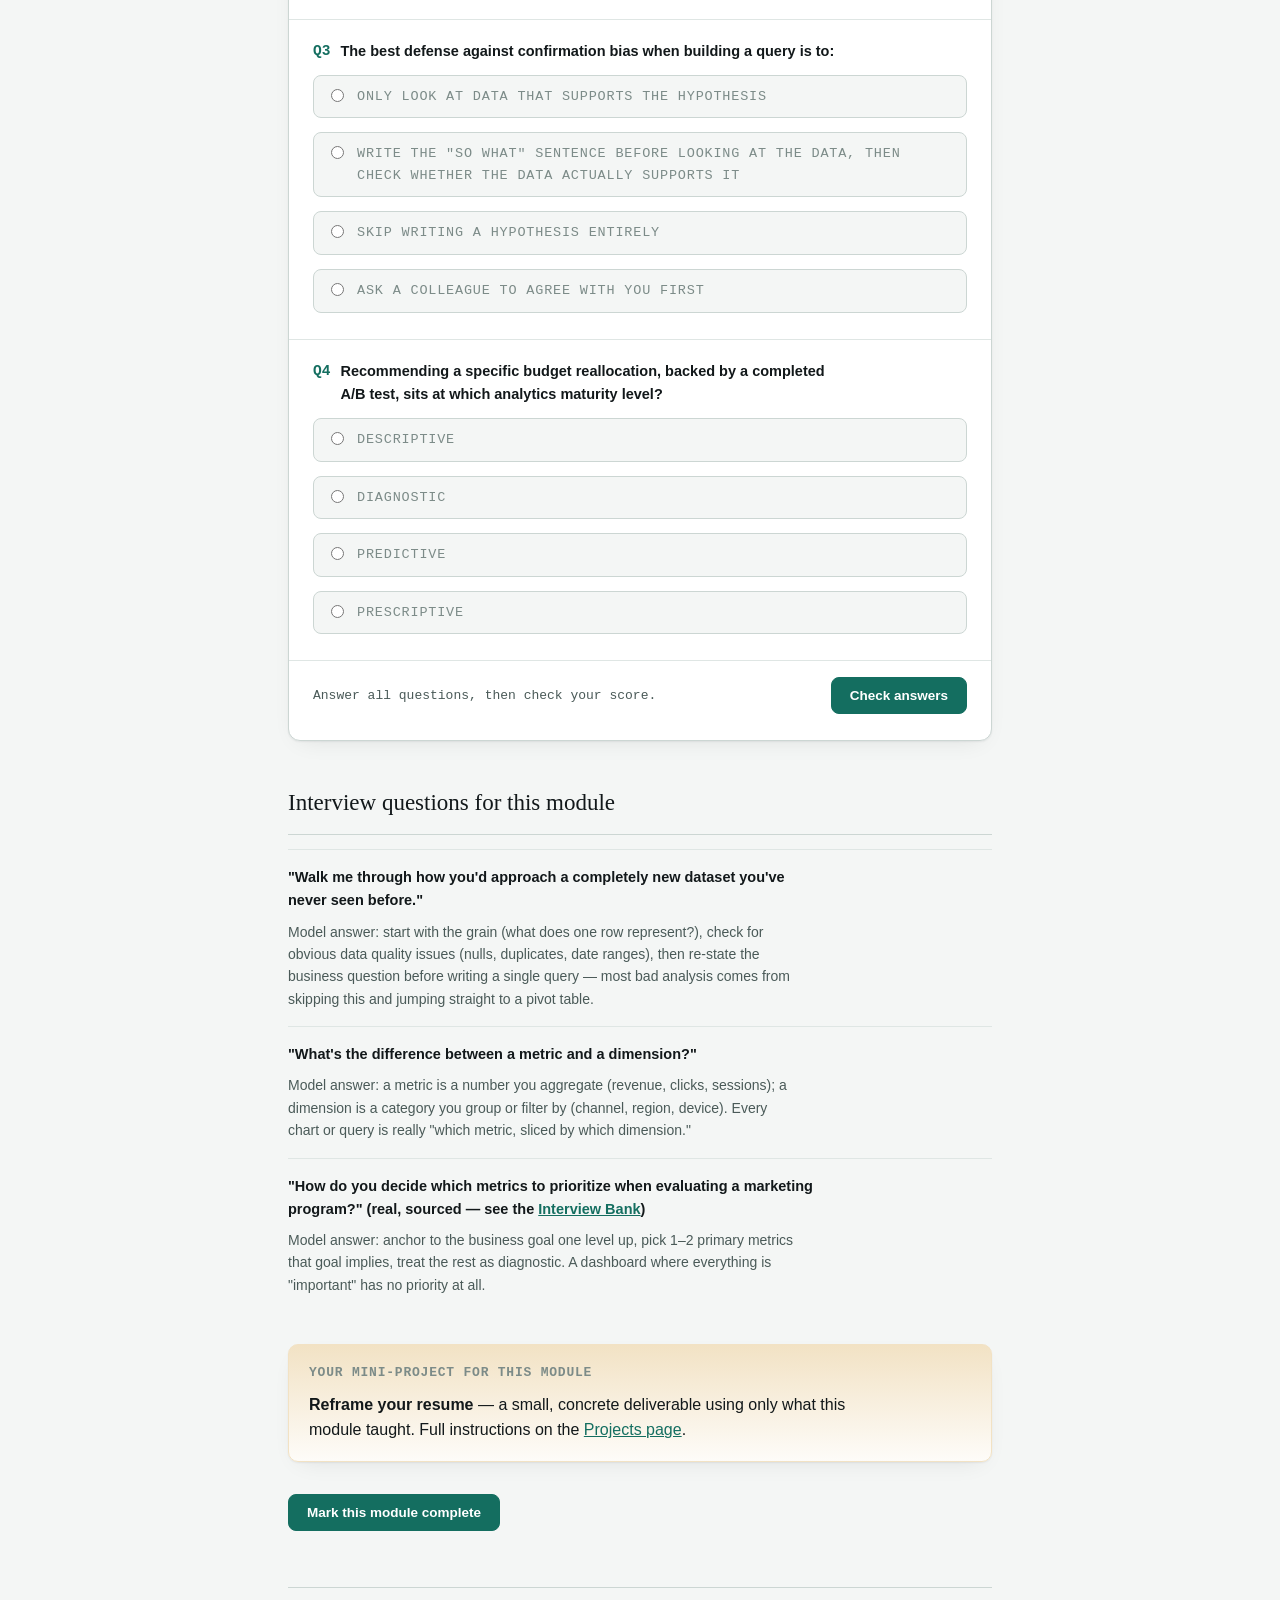
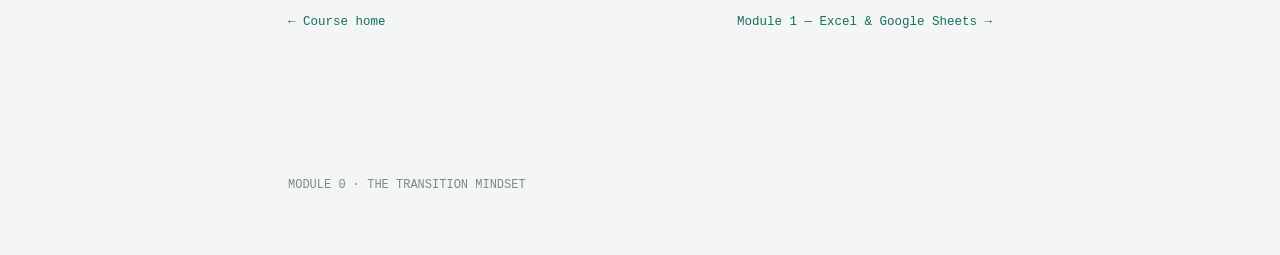
==== commit ad0fdef3: "Standardize on Power BI (drop Tableau); replace Kaggle-hunt with 3 built-in realistic datasets for a" ====
--- a/module-0.html
+++ b/module-0.html
@@ -19,7 +19,7 @@
   <div class="tier-divider"><span class="tier-badge beginner">Beginner</span><span class="tline"></span></div>
 
   <h2>Start here: what "being an analyst" actually means day-to-day</h2>
-  <p>Strip away the job title and an analyst does one thing on repeat: someone has a question ("why did signups drop?"), the analyst finds data that can answer it, cleans that data until it's trustworthy, looks for the pattern, draws it so someone else can see the pattern too, and recommends what to do about it. That's the whole job. Every tool in this course (Excel, SQL, Tableau, GA4, statistics) exists only to make one of those six steps faster or more rigorous.</p>
+  <p>Strip away the job title and an analyst does one thing on repeat: someone has a question ("why did signups drop?"), the analyst finds data that can answer it, cleans that data until it's trustworthy, looks for the pattern, draws it so someone else can see the pattern too, and recommends what to do about it. That's the whole job. Every tool in this course (Excel, SQL, Power BI, GA4, statistics) exists only to make one of those six steps faster or more rigorous.</p>
 
   <h2>Core concepts</h2>
   <ul>
